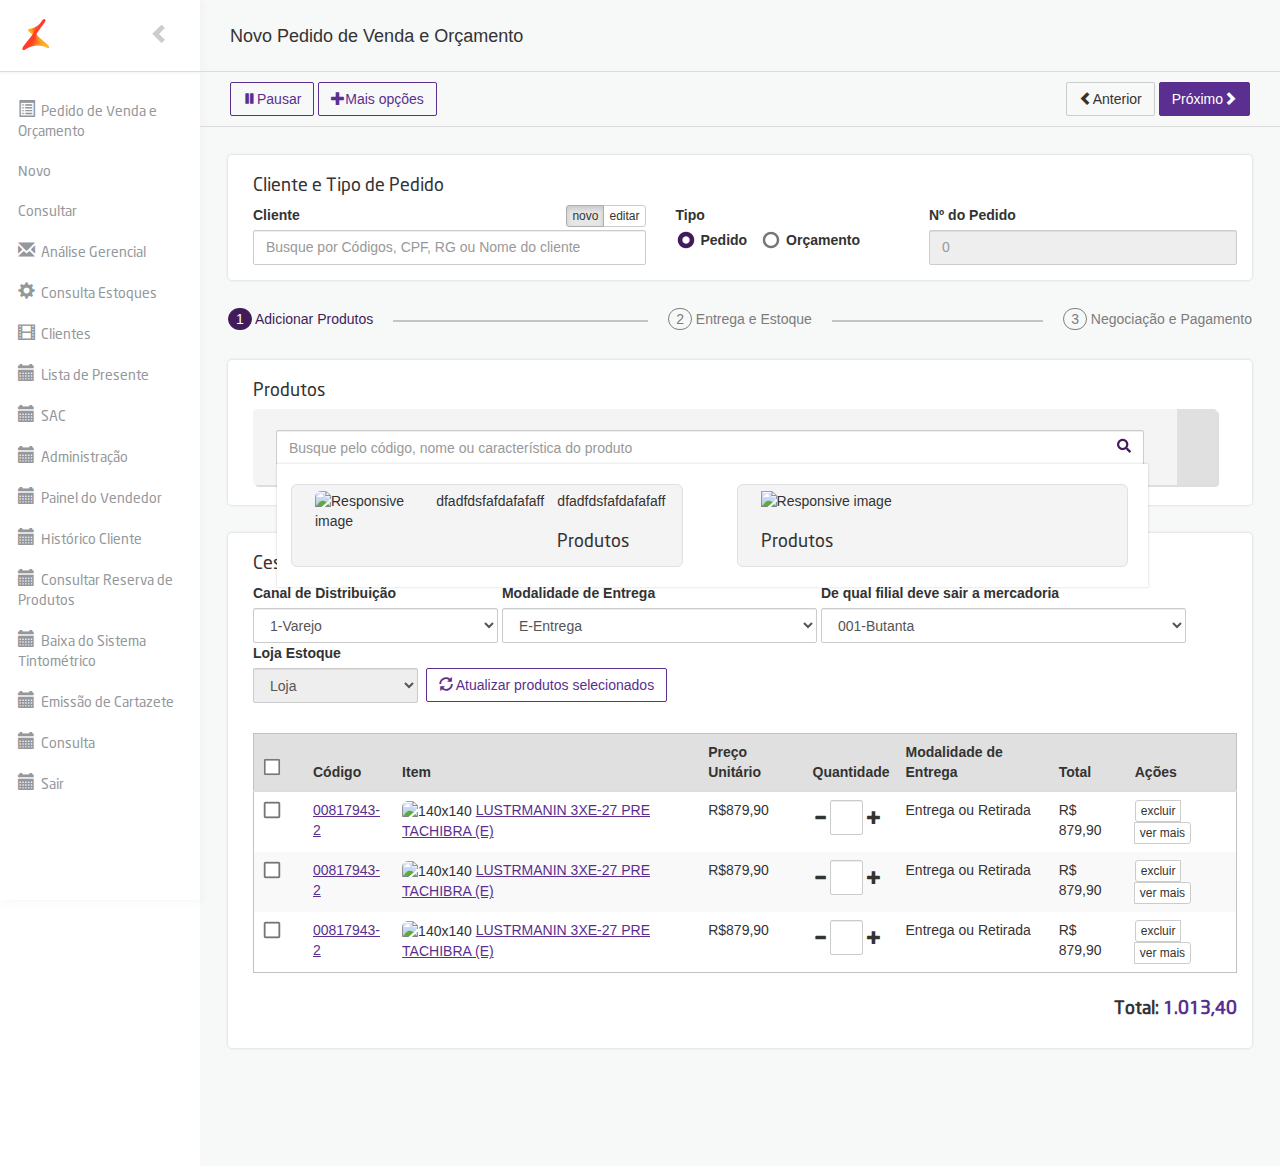
==== index.html @ b05fa6c3 "Add files via upload" ====
﻿<!doctype html>
<html lang="en">
<!--

Page    : index / MobApp
Version : 1.0
Author  : Colorlib
URI     : https://colorlib.com

 -->

<head>
    <title>Linx</title>
    <!-- Required meta tags -->
    <meta charset="utf-8">
    <meta name="viewport" content="width=device-width, initial-scale=1, shrink-to-fit=no">
    <meta name="description" content="Mobland - Mobile App Landing Page Template">
    <meta name="keywords" content="HTML5, bootstrap, mobile, app, landing, ios, android, responsive">

    <!-- Font -->
    <link rel="dns-prefetch" href="//fonts.googleapis.com">
    <link href="https://fonts.googleapis.com/css?family=Rubik:300,400,500" rel="stylesheet">

    <!-- Bootstrap CSS -->
    <link rel="stylesheet" href="https://maxcdn.bootstrapcdn.com/bootstrap/3.3.6/css/bootstrap.min.css">
    <!-- Themify Icons -->
    <link rel="stylesheet" href="css/themify-icons.css">
    <!-- Owl carousel -->
    <link rel="stylesheet" href="css/owl.carousel.min.css">
    <!-- Main css -->
    <link href="css/style.css" rel="stylesheet">

    
    <!-- Main jquery Systema -->
    <script src="https://code.jquery.com/jquery-2.2.4.min.js"></script>





</head>

<body data-spy="scroll" data-target="#navbar" data-offset="30">

    <!-- Nav Menu -->




<!--
    <nav class="navbar navbar-inverse navbar-global navbar-fixed-top">
        <div class="container-fluid">
          <div class="navbar-header">
            <button type="button" class="navbar-toggle collapsed" data-toggle="collapse" data-target="#navbar" aria-expanded="false" aria-controls="navbar">
              <span class="sr-only">Toggle navigation</span>
              <span class="icon-bar"></span>
              <span class="icon-bar"></span>
              <span class="icon-bar"></span>
            </button>
            <a class="navbar-brand" href="#">Santhosh Vertical Nav Project</a>
          </div>
          <div id="navbar" class="collapse navbar-collapse">
            <ul class="nav navbar-nav navbar-user navbar-right">
              <li><a href="#"><span class="glyphicon glyphicon-user"></span> Santhosh Giridara</a></li>
              <li><a href="#about"><span class="glyphicon glyphicon-log-out"></span> Logout</a></li>
            </ul>
          </div> 
           
        </div>
      </nav>
    -->



      
  <nav class="navbar-primary">
    <a href="#" class="btn-expand-collapse"><img class="logo" src="images/logo.png" /><span class="glyphicon glyphicon-chevron-left btn-seta-icon btn-seta-left"></span></a>
    <ul class="navbar-primary-menu">
      <li>
        <a href="#"><span class="glyphicon glyphicon-list-alt"></span><span class="nav-label">Pedido de Venda e Orçamento</span></a>
        <a href="#"><span class=""></span><span class="nav-label">Novo</span></a>
        <a href="#"><span class=""></span><span class="nav-label">Consultar</span></a>
        <a href="#"><span class="glyphicon glyphicon-envelope"></span><span class="nav-label">Análise Gerencial</span></a>
        <a href="#"><span class="glyphicon glyphicon-cog"></span><span class="nav-label">Consulta Estoques</span></a>
        <a href="#"><span class="glyphicon glyphicon-film"></span><span class="nav-label">Clientes</span></a>
        <a href="#"><span class="glyphicon glyphicon-calendar"></span><span class="nav-label">Lista de Presente</span></a>
        <a href="#"><span class="glyphicon glyphicon-calendar"></span><span class="nav-label">SAC</span></a>
        <a href="#"><span class="glyphicon glyphicon-calendar"></span><span class="nav-label">Administração</span></a>
        <a href="#"><span class="glyphicon glyphicon-calendar"></span><span class="nav-label">Painel do Vendedor</span></a>
        <a href="#"><span class="glyphicon glyphicon-calendar"></span><span class="nav-label">Histórico Cliente</span></a>
        <a href="#"><span class="glyphicon glyphicon-calendar"></span><span class="nav-label">Consultar Reserva de Produtos</span></a>
        <a href="#"><span class="glyphicon glyphicon-calendar"></span><span class="nav-label">Baixa do Sistema Tintométrico</span></a>
        <a href="#"><span class="glyphicon glyphicon-calendar"></span><span class="nav-label">Emissão de Cartazete</span></a>
        <a href="#"><span class="glyphicon glyphicon-calendar"></span><span class="nav-label">Consulta</span></a>
        <a href="#"><span class="glyphicon glyphicon-calendar"></span><span class="nav-label">Sair</span></a>
      </li>
    </ul>
  </nav>
  

  <div class="container-fluid main-content">
      <div class="col-md-12">
        <div class="row">
          <h1> Novo Pedido de Venda e Orçamento </h1>
        </div>
      </div>

    <!--botoes iniciais-->
    <div class="row botoes-iniciais">
        <div class="col-md-8">
          <a class="btn btn-default btn-inicio btn-pause" href="#" role="button"><span class="glyphicon glyphicon-pause"></span>Pausar</a>
          <a class="btn btn-default btn-inicio btn-pause" href="#" role="button"><span class="glyphicon glyphicon-plus"></span>Mais opções</a>
        </div>
        <div class="col-md-4 ajuste-text-align-right">
            <a class="btn btn-default btn-inicio btn-topo-direita" href="#" role="button"><span class="glyphicon glyphicon-chevron-left"></span>Anterior</a>
            <a class="btn btn-default btn-inicio btn-proximo" href="#" role="button">Próximo<span class="glyphicon glyphicon-chevron-right"></span></a>
        </div>        
      </div>

      
    
    
    
    <!--cliente e tipo de pedido-->    
    <div class="row block-branco block-branco-ajuste-altura1">
        <div class="col-sm-12">

            <div class="row">
              <div class="col-sm-12">
                <h2>Cliente e Tipo de Pedido</h2>
              </div>
            </div>

            <div class="row">

              <div class="col-sm-5">
                  <form>
                      <div class="form-group">
                        <label for="exampleInputEmail1">Cliente</label>
                        <div class="cliente-tipo btn-group btn-group-xs" role="group" aria-label="...">
                            <button type="button" class="btn btn-default active">novo</button>
                            <button type="button" class="btn btn-default">editar</button>
                          </div>
                        <input type="email" class="form-control" id="exampleInputEmail1" placeholder="Busque por Códigos, CPF, RG ou Nome do cliente">
                      </div>
                  </form>
                </div>
              
              
              <div class="col-sm-3">
                  <form>
                      <div class="form-group">
                          <div class="exemplo1">
                              <label for="">Tipo</label>
                              <div>
                                <input type="radio" value="0" checked="checked" name="campo-radio" id="campo-radio1" />
                                <label for="campo-radio1">Pedido</label>
                                <input type="radio" value="0" name="campo-radio" id="campo-radio2" />
                                <label for="campo-radio2">Orçamento</label>
                            </div>  
                            </div>
                      </div>
                  </form>
                </div>  
                
                <div class="col-sm-4">
                    <form>
                        <div class="form-group">
                          <label for="exampleInputEmail1">Nº do Pedido</label>
                          <input class="form-control" id="disabledInput" type="text" placeholder="0" disabled readonly>
                        </div>
                    </form>
                </div>

            </div>

      </div>
    </div>


    <!--etapas sistema-->
     <!--cesta de produtos--> 
  <div class="row">
      <div class="col-sm-12">
         
          
    <div class="row etapas-sistema bloco-normal">
        <div class="col-md-4 ajuste-barra-itens padding-zero">
          <span class="ajuste-barra-etapa-span ajuste-barra-etapa-span-selected padding-right"><span class="etapas-numeros etapas-numeros-selected">1</span> Adicionar Produtos</span>
        </div>
        <div class="col-md-4 ajuste-text-align-center ajuste-barra-itens padding-zero">
            <span class="ajuste-barra-etapa-span padding-left-right"><span class="etapas-numeros">2</span> Entrega e Estoque</span>
        </div>
        <div class="col-md-4 ajuste-text-align-right ajuste-barra-itens padding-zero">
            <span class="ajuste-barra-etapa-span padding-left"><span class="etapas-numeros">3</span> Negociação e Pagamento</span> 
        </div>
        <div class="col-md-12 ajuste-barra-etapas"></div>
                
      
    </div>
    </div>
  </div>


      <!--produtos-busca--> 
    <div class="row block-branco block-branco-ajuste-altura2">
        <div class="col-sm-12">
           
            <div class="row">
                <div class="col-sm-12">
                  <h2>Produtos</h2>
                </div>
              </div>

              <div class="row">
                  <div class="col-sm-12">

                      <div class="row block-cinza">
                          <div class="col-sm-12">

                      <form class="">
                          <div class="form-group">                    
                            <input type="text" class="form-control campo-busca" id="produto-search" placeholder="Busque pelo código, nome ou característica do produto">
                            <span class="icone-campo-busca"></span>
                            <!--produtos-busca--> 
                                
                          </div> 
                          <!--<button type="submit" class="btn btn-default">Send invitation</button>-->
                      </form>


                      <!--Search Box Início-->
                      <div class="row block-branco-search">
                          <div class="col-sm-12 padding-zero">

                            <!--produtos-->
                              <div class="row">

                                  <!--produto1-->
                                  <div class="col-sm-6">

                                      <div class="row block-cinza-search">
                                          <div class="col-sm-4">
                                              <img src="..." class="img-responsive img-rounded" alt="Responsive image">                                              
                                          </div>
                                          <div class="col-sm-4">
                                              <p>dfadfdsfafdafafaff</p>
                                          </div>
                                          <div class="col-sm-4">
                                              <p>dfadfdsfafdafafaff</p>
                                              <h2>Produtos</h2>
                                          </div>
                                      </div>                                              
                                  </div>

                                  <!--produto1-->
                                  <div class="col-sm-6">

                                      <div class="row block-cinza-search">
                                          <div class="col-sm-12">
                                              <img src="..." class="img-responsive" alt="Responsive image">
                                              <h2>Produtos</h2>
                                          </div>
                                      </div>                                              
                                  </div>



                                </div>
                                <!--produto1-->

                      
                                
                          </div>
                      </div>
                      <!--Search Box Fim-->






                      

                      </div>
                    </div>

                  </div>
                </div>              

      </div>
  </div>


  <!--cesta de produtos--> 
  <div class="row block-branco">
      <div class="col-sm-12">
         
          <div class="row">
              <div class="col-sm-12">
                <h2>Cesta de Produtos</h2>
              </div>
            </div>

            <div class="row">               

                  <!--1-->
                  <div class="col-sm-12">
                     <form class="form-inline ajuste-cesta-de-produtos">
                        
                        

                        
                            

                        <fieldset class="inline-block">
                            <div class="form-group">
                              <label for="Select">Canal de Distribuição</label>
                              <select id="Select" class="form-control">
                                <option>1-Varejo</option>
                              </select>
                            </div> 
                          </fieldset>
                        


                        <!--2-->
                        
                        <fieldset class="inline-block">
                            <div class="form-group">
                              <label for="Select">Modalidade de Entrega</label>
                              <select id="Select" class="form-control">
                                <option>E-Entrega</option>
                                <option>R-Retira</option>
                                <option>P-Retira Posterior</option>
                              </select>
                            </div> 
                          </fieldset>
                        

                        <!--3-->               
                        
                        <fieldset class="inline-block">
                            <div class="form-group">
                              <label for="Select">De qual filial deve sair a mercadoria</label>
                              <select id="Select" class="form-control">
                                <option>001-Butanta</option>
                              </select>
                            </div> 
                          </fieldset>

                       <!--4-->
                       
                          <fieldset disabled class="inline-block">
                            <div class="form-group">
                              <label for="disabledSelect">Loja Estoque</label>
                              <select id="disabledSelect" class="form-control">
                                <option>Loja</option>
                              </select>
                            </div> 
                          </fieldset>
                      
                        
                          <!--4-->
                            <fieldset class="inline-block">    
                              <div class="form-group">
                                  <label for=""></label>
                                    <button type="submit" class="btn btn-default btn-inicio btn-pause btn-atualizar">
                                      <span class="glyphicon glyphicon-refresh"></span> Atualizar produtos selecionados
                                    </button>
                              <div>
                            </fieldset>

                                                 
                      </form>
                    </div>
                    
                    <br>
                    <!--table-->
                    <div class="row"></div>
                        <div class="col-sm-12">
                            <div class="table-responsive"> 
                              <table class="table table-striped border-tabela">
                              <thead class="ajuste-thead"> 
                                <tr> 
                                  <th>
                                    <!--checkbox--> 
                                    <div class="exemplo2">
                                        <input type="checkbox" value="0" name="campo-checkbox" id="campo-checkbox1" />
                                        <label for="campo-checkbox1"></label>
                                        
                                    </div>
                                      <!--<div class="btn-group" data-toggle="buttons">                                          
                                          <label class="btn btn-primary">
                                            <input type="checkbox">
                                          </label>                                          
                                        </div>-->
                                </th>
                                    <th>Código</th>
                                    <th>Item</th>
                                    <th>Preço Unitário</th>
                                    <th>Quantidade</th>
                                    <th>Modalidade de Entrega</th>
                                    <th>Total</th>
                                    <th>Ações</th>
                               </tr> 
                              </thead> 
                              <tbody> 
                                <tr> 
                                  <th scope="row">
                                    <!--checkbox--> 
                                    <div class="exemplo1">
                                        <input type="checkbox" value="0" name="campo-checkbox" id="campo-checkbox2" />
                                        <label for="campo-checkbox2"></label>
                                    </div>
                                  </th>
                                  <td>
                                    <a href="" class="links-tabela">00817943-2</a>
                                  </td>
                                  <td>
                                    <img alt="140x140" data-src="" class="img-rounded" style="width: 140px; height: 140px;" src="" data-holder-rendered="true">
                                    <a href="" class="links-tabela">LUSTRMANIN 3XE-27 PRE TACHIBRA (E)</a>
                                  </td>
                                  <td>R$879,90</td>
                                  <td>
                                    <span class="glyphicon glyphicon-minus"></span>
                                      <input type="text" class="form-control table-form-quantidade" id="quantidade1">
                                    <span class="glyphicon glyphicon-plus"></span>
                                  </td>
                                  <td>Entrega ou Retirada</td>
                                  <td>R$ 879,90</td>
                                  <td>
                                      <div class="btn-group btn-group-xs" role="group" aria-label="...">
                                          <button type="button" class="btn btn-default">excluir</button>
                                          <button type="button" class="btn btn-default">ver mais</button>
                                        </div>                                   
                                  </td>
                                </tr> 
                                <tr> 
                                  <th scope="row">
                                    <!--checkbox--> 
                                    <div class="exemplo1">
                                        <input type="checkbox" value="0" name="campo-checkbox" id="campo-checkbox3" />
                                        <label for="campo-checkbox3"></label>
                                    </div>
                                  </th>
                                  <td>
                                     <a href="" class="links-tabela">00817943-2</a>
                                    </td>
                                    <td>
                                      <img alt="140x140" data-src="" class="img-rounded" style="width: 140px; height: 140px;" src="" data-holder-rendered="true">
                                      <a href="" class="links-tabela">LUSTRMANIN 3XE-27 PRE TACHIBRA (E)</a>
                                    </td>
                                  <td>R$879,90</td>
                                  <td>
                                    <span class="glyphicon glyphicon-minus"></span>
                                      <input type="text" class="form-control table-form-quantidade" id="quantidade1">
                                    <span class="glyphicon glyphicon-plus"></span>
                                  </td>
                                  <td>Entrega ou Retirada</td>
                                  <td>R$ 879,90</td>
                                  <td>
                                      <div class="btn-group btn-group-xs" role="group" aria-label="...">
                                          <button type="button" class="btn btn-default">excluir</button>
                                          <button type="button" class="btn btn-default">ver mais</button>
                                        </div>
                                  </td>
                                </tr> 
                                 <tr>
                                   <!--checkbox--> 
                                  <th scope="row">
                                      <div class="exemplo1">
                                          <input type="checkbox" value="0" name="campo-checkbox" id="campo-checkbox4" />
                                          <label for="campo-checkbox4"></label>
                                      </div>
                                      <td>
                                          <a href="" class="links-tabela">00817943-2</a>
                                         </td>
                                         <td>
                                           <img alt="140x140" data-src="" class="img-rounded" style="width: 140px; height: 140px;" src="" data-holder-rendered="true">
                                           <a href="" class="links-tabela">LUSTRMANIN 3XE-27 PRE TACHIBRA (E)</a>
                                         </td>
                                 <td>R$879,90</td>
                                 <td>
                                  <span class="glyphicon glyphicon-minus"></span>
                                    <input type="text" class="form-control table-form-quantidade" id="quantidade1">
                                  <span class="glyphicon glyphicon-plus"></span>
                                 </td>
                                 <td>Entrega ou Retirada</td>
                                 <td>R$ 879,90</td>
                                  <td>
                                    <div class="btn-group btn-group-xs" role="group" aria-label="...">
                                      <button type="button" class="btn btn-default">excluir</button>
                                      <button type="button" class="btn btn-default">ver mais</button>
                                    </div>
                                  </td>
                                </tr>
                              </tbody>
                            </table>
                          </div>
                        </div>
                      </div>

                      <div class="row">
                        <div class="col-sm-12">
                          <h2 class="total-preço">Total: <span class="total-preço-cor">1.013,40</span></h2>
                        </div>
                      </div>
                  
                </div>
                <!--rowfim-->
              </div>   
              
              
<!--cesta de produtos--> 






    </div>
</div>









  
      
    
<!--final layout-->
  </div>


  


  
  
  




	
    
    <!-- // end .section -->
    <footer class="my-5 text-center">
        <!-- Copyright removal is not prohibited! -->
        <!-- <p class="mb-2"><small>COPYRIGHT © 2017. ALL RIGHTS RESERVED. MOBAPP TEMPLATE BY <a href="https://colorlib.com">COLORLIB</a></small></p> -->
		<!-- <p class="mb-2"><small>COPYRIGHT © 2017. ALL RIGHTS RESERVED. MOBAPP TEMPLATE BY COLORLIB</small></p> -->
		<!--
        <small>
            <a href="#" class="m-2">PRESS</a>
            <a href="#" class="m-2">TERMS</a>
            <a href="#" class="m-2">PRIVACY</a>
        </small>
		-->
    </footer>


   
    <!-- jQuery and Bootstrap -->
    <script src="https://code.jquery.com/jquery-2.2.4.min.js"></script>
    <script src="js/bootstrap.bundle.min.js"></script>
    <!-- Plugins JS -->
    <script src="js/owl.carousel.min.js"></script>
    <!-- Custom JS -->
    <script src="js/script.js"></script>
    <script>
    
    $('.btn-expand-collapse').click(function(e) {
				$('.navbar-primary').toggleClass('collapsed');
        $('.btn-seta-icon').toggleClass('glyphicon-chevron-right');
        $('.btn-seta-left').toggleClass('btn-seta-right');
    });


    $( "#search" ).click(function(e) {
		e.preventDefault();
		$(".search_box").toggleClass('active');
	  });
    
    </script>
    





</body>

</html>
---- css/themify-icons.css ----
@font-face {
    font-family: 'themify';
    src: url('../fonts/themify.eot?-fvbane');
    src: url('../fonts/themify.eot?#iefix-fvbane') format('embedded-opentype'), url('../fonts/themify.woff?-fvbane') format('woff'), url('../fonts/themify.ttf?-fvbane') format('truetype'), url('../fonts/themify.svg?-fvbane#themify') format('svg');
    font-weight: normal;
    font-style: normal;
}

[class^="ti-"],
[class*=" ti-"] {
    font-family: 'themify';
    speak: none;
    font-style: normal;
    font-weight: normal;
    font-variant: normal;
    text-transform: none;
    line-height: 1;
    /* Better Font Rendering =========== */
    -webkit-font-smoothing: antialiased;
    -moz-osx-font-smoothing: grayscale;
}

.ti-wand:before {
    content: "\e600";
}

.ti-volume:before {
    content: "\e601";
}

.ti-user:before {
    content: "\e602";
}

.ti-unlock:before {
    content: "\e603";
}

.ti-unlink:before {
    content: "\e604";
}

.ti-trash:before {
    content: "\e605";
}

.ti-thought:before {
    content: "\e606";
}

.ti-target:before {
    content: "\e607";
}

.ti-tag:before {
    content: "\e608";
}

.ti-tablet:before {
    content: "\e609";
}

.ti-star:before {
    content: "\e60a";
}

.ti-spray:before {
    content: "\e60b";
}

.ti-signal:before {
    content: "\e60c";
}

.ti-shopping-cart:before {
    content: "\e60d";
}

.ti-shopping-cart-full:before {
    content: "\e60e";
}

.ti-settings:before {
    content: "\e60f";
}

.ti-search:before {
    content: "\e610";
}

.ti-zoom-in:before {
    content: "\e611";
}

.ti-zoom-out:before {
    content: "\e612";
}

.ti-cut:before {
    content: "\e613";
}

.ti-ruler:before {
    content: "\e614";
}

.ti-ruler-pencil:before {
    content: "\e615";
}

.ti-ruler-alt:before {
    content: "\e616";
}

.ti-bookmark:before {
    content: "\e617";
}

.ti-bookmark-alt:before {
    content: "\e618";
}

.ti-reload:before {
    content: "\e619";
}

.ti-plus:before {
    content: "\e61a";
}

.ti-pin:before {
    content: "\e61b";
}

.ti-pencil:before {
    content: "\e61c";
}

.ti-pencil-alt:before {
    content: "\e61d";
}

.ti-paint-roller:before {
    content: "\e61e";
}

.ti-paint-bucket:before {
    content: "\e61f";
}

.ti-na:before {
    content: "\e620";
}

.ti-mobile:before {
    content: "\e621";
}

.ti-minus:before {
    content: "\e622";
}

.ti-medall:before {
    content: "\e623";
}

.ti-medall-alt:before {
    content: "\e624";
}

.ti-marker:before {
    content: "\e625";
}

.ti-marker-alt:before {
    content: "\e626";
}

.ti-arrow-up:before {
    content: "\e627";
}

.ti-arrow-right:before {
    content: "\e628";
}

.ti-arrow-left:before {
    content: "\e629";
}

.ti-arrow-down:before {
    content: "\e62a";
}

.ti-lock:before {
    content: "\e62b";
}

.ti-location-arrow:before {
    content: "\e62c";
}

.ti-link:before {
    content: "\e62d";
}

.ti-layout:before {
    content: "\e62e";
}

.ti-layers:before {
    content: "\e62f";
}

.ti-layers-alt:before {
    content: "\e630";
}

.ti-key:before {
    content: "\e631";
}

.ti-import:before {
    content: "\e632";
}

.ti-image:before {
    content: "\e633";
}

.ti-heart:before {
    content: "\e634";
}

.ti-heart-broken:before {
    content: "\e635";
}

.ti-hand-stop:before {
    content: "\e636";
}

.ti-hand-open:before {
    content: "\e637";
}

.ti-hand-drag:before {
    content: "\e638";
}

.ti-folder:before {
    content: "\e639";
}

.ti-flag:before {
    content: "\e63a";
}

.ti-flag-alt:before {
    content: "\e63b";
}

.ti-flag-alt-2:before {
    content: "\e63c";
}

.ti-eye:before {
    content: "\e63d";
}

.ti-export:before {
    content: "\e63e";
}

.ti-exchange-vertical:before {
    content: "\e63f";
}

.ti-desktop:before {
    content: "\e640";
}

.ti-cup:before {
    content: "\e641";
}

.ti-crown:before {
    content: "\e642";
}

.ti-comments:before {
    content: "\e643";
}

.ti-comment:before {
    content: "\e644";
}

.ti-comment-alt:before {
    content: "\e645";
}

.ti-close:before {
    content: "\e646";
}

.ti-clip:before {
    content: "\e647";
}

.ti-angle-up:before {
    content: "\e648";
}

.ti-angle-right:before {
    content: "\e649";
}

.ti-angle-left:before {
    content: "\e64a";
}

.ti-angle-down:before {
    content: "\e64b";
}

.ti-check:before {
    content: "\e64c";
}

.ti-check-box:before {
    content: "\e64d";
}

.ti-camera:before {
    content: "\e64e";
}

.ti-announcement:before {
    content: "\e64f";
}

.ti-brush:before {
    content: "\e650";
}

.ti-briefcase:before {
    content: "\e651";
}

.ti-bolt:before {
    content: "\e652";
}

.ti-bolt-alt:before {
    content: "\e653";
}

.ti-blackboard:before {
    content: "\e654";
}

.ti-bag:before {
    content: "\e655";
}

.ti-move:before {
    content: "\e656";
}

.ti-arrows-vertical:before {
    content: "\e657";
}

.ti-arrows-horizontal:before {
    content: "\e658";
}

.ti-fullscreen:before {
    content: "\e659";
}

.ti-arrow-top-right:before {
    content: "\e65a";
}

.ti-arrow-top-left:before {
    content: "\e65b";
}

.ti-arrow-circle-up:before {
    content: "\e65c";
}

.ti-arrow-circle-right:before {
    content: "\e65d";
}

.ti-arrow-circle-left:before {
    content: "\e65e";
}

.ti-arrow-circle-down:before {
    content: "\e65f";
}

.ti-angle-double-up:before {
    content: "\e660";
}

.ti-angle-double-right:before {
    content: "\e661";
}

.ti-angle-double-left:before {
    content: "\e662";
}

.ti-angle-double-down:before {
    content: "\e663";
}

.ti-zip:before {
    content: "\e664";
}

.ti-world:before {
    content: "\e665";
}

.ti-wheelchair:before {
    content: "\e666";
}

.ti-view-list:before {
    content: "\e667";
}

.ti-view-list-alt:before {
    content: "\e668";
}

.ti-view-grid:before {
    content: "\e669";
}

.ti-uppercase:before {
    content: "\e66a";
}

.ti-upload:before {
    content: "\e66b";
}

.ti-underline:before {
    content: "\e66c";
}

.ti-truck:before {
    content: "\e66d";
}

.ti-timer:before {
    content: "\e66e";
}

.ti-ticket:before {
    content: "\e66f";
}

.ti-thumb-up:before {
    content: "\e670";
}

.ti-thumb-down:before {
    content: "\e671";
}

.ti-text:before {
    content: "\e672";
}

.ti-stats-up:before {
    content: "\e673";
}

.ti-stats-down:before {
    content: "\e674";
}

.ti-split-v:before {
    content: "\e675";
}

.ti-split-h:before {
    content: "\e676";
}

.ti-smallcap:before {
    content: "\e677";
}

.ti-shine:before {
    content: "\e678";
}

.ti-shift-right:before {
    content: "\e679";
}

.ti-shift-left:before {
    content: "\e67a";
}

.ti-shield:before {
    content: "\e67b";
}

.ti-notepad:before {
    content: "\e67c";
}

.ti-server:before {
    content: "\e67d";
}

.ti-quote-right:before {
    content: "\e67e";
}

.ti-quote-left:before {
    content: "\e67f";
}

.ti-pulse:before {
    content: "\e680";
}

.ti-printer:before {
    content: "\e681";
}

.ti-power-off:before {
    content: "\e682";
}

.ti-plug:before {
    content: "\e683";
}

.ti-pie-chart:before {
    content: "\e684";
}

.ti-paragraph:before {
    content: "\e685";
}

.ti-panel:before {
    content: "\e686";
}

.ti-package:before {
    content: "\e687";
}

.ti-music:before {
    content: "\e688";
}

.ti-music-alt:before {
    content: "\e689";
}

.ti-mouse:before {
    content: "\e68a";
}

.ti-mouse-alt:before {
    content: "\e68b";
}

.ti-money:before {
    content: "\e68c";
}

.ti-microphone:before {
    content: "\e68d";
}

.ti-menu:before {
    content: "\e68e";
}

.ti-menu-alt:before {
    content: "\e68f";
}

.ti-map:before {
    content: "\e690";
}

.ti-map-alt:before {
    content: "\e691";
}

.ti-loop:before {
    content: "\e692";
}

.ti-location-pin:before {
    content: "\e693";
}

.ti-list:before {
    content: "\e694";
}

.ti-light-bulb:before {
    content: "\e695";
}

.ti-Italic:before {
    content: "\e696";
}

.ti-info:before {
    content: "\e697";
}

.ti-infinite:before {
    content: "\e698";
}

.ti-id-badge:before {
    content: "\e699";
}

.ti-hummer:before {
    content: "\e69a";
}

.ti-home:before {
    content: "\e69b";
}

.ti-help:before {
    content: "\e69c";
}

.ti-headphone:before {
    content: "\e69d";
}

.ti-harddrives:before {
    content: "\e69e";
}

.ti-harddrive:before {
    content: "\e69f";
}

.ti-gift:before {
    content: "\e6a0";
}

.ti-game:before {
    content: "\e6a1";
}

.ti-filter:before {
    content: "\e6a2";
}

.ti-files:before {
    content: "\e6a3";
}

.ti-file:before {
    content: "\e6a4";
}

.ti-eraser:before {
    content: "\e6a5";
}

.ti-envelope:before {
    content: "\e6a6";
}

.ti-download:before {
    content: "\e6a7";
}

.ti-direction:before {
    content: "\e6a8";
}

.ti-direction-alt:before {
    content: "\e6a9";
}

.ti-dashboard:before {
    content: "\e6aa";
}

.ti-control-stop:before {
    content: "\e6ab";
}

.ti-control-shuffle:before {
    content: "\e6ac";
}

.ti-control-play:before {
    content: "\e6ad";
}

.ti-control-pause:before {
    content: "\e6ae";
}

.ti-control-forward:before {
    content: "\e6af";
}

.ti-control-backward:before {
    content: "\e6b0";
}

.ti-cloud:before {
    content: "\e6b1";
}

.ti-cloud-up:before {
    content: "\e6b2";
}

.ti-cloud-down:before {
    content: "\e6b3";
}

.ti-clipboard:before {
    content: "\e6b4";
}

.ti-car:before {
    content: "\e6b5";
}

.ti-calendar:before {
    content: "\e6b6";
}

.ti-book:before {
    content: "\e6b7";
}

.ti-bell:before {
    content: "\e6b8";
}

.ti-basketball:before {
    content: "\e6b9";
}

.ti-bar-chart:before {
    content: "\e6ba";
}

.ti-bar-chart-alt:before {
    content: "\e6bb";
}

.ti-back-right:before {
    content: "\e6bc";
}

.ti-back-left:before {
    content: "\e6bd";
}

.ti-arrows-corner:before {
    content: "\e6be";
}

.ti-archive:before {
    content: "\e6bf";
}

.ti-anchor:before {
    content: "\e6c0";
}

.ti-align-right:before {
    content: "\e6c1";
}

.ti-align-left:before {
    content: "\e6c2";
}

.ti-align-justify:before {
    content: "\e6c3";
}

.ti-align-center:before {
    content: "\e6c4";
}

.ti-alert:before {
    content: "\e6c5";
}

.ti-alarm-clock:before {
    content: "\e6c6";
}

.ti-agenda:before {
    content: "\e6c7";
}

.ti-write:before {
    content: "\e6c8";
}

.ti-window:before {
    content: "\e6c9";
}

.ti-widgetized:before {
    content: "\e6ca";
}

.ti-widget:before {
    content: "\e6cb";
}

.ti-widget-alt:before {
    content: "\e6cc";
}

.ti-wallet:before {
    content: "\e6cd";
}

.ti-video-clapper:before {
    content: "\e6ce";
}

.ti-video-camera:before {
    content: "\e6cf";
}

.ti-vector:before {
    content: "\e6d0";
}

.ti-themify-logo:before {
    content: "\e6d1";
}

.ti-themify-favicon:before {
    content: "\e6d2";
}

.ti-themify-favicon-alt:before {
    content: "\e6d3";
}

.ti-support:before {
    content: "\e6d4";
}

.ti-stamp:before {
    content: "\e6d5";
}

.ti-split-v-alt:before {
    content: "\e6d6";
}

.ti-slice:before {
    content: "\e6d7";
}

.ti-shortcode:before {
    content: "\e6d8";
}

.ti-shift-right-alt:before {
    content: "\e6d9";
}

.ti-shift-left-alt:before {
    content: "\e6da";
}

.ti-ruler-alt-2:before {
    content: "\e6db";
}

.ti-receipt:before {
    content: "\e6dc";
}

.ti-pin2:before {
    content: "\e6dd";
}

.ti-pin-alt:before {
    content: "\e6de";
}

.ti-pencil-alt2:before {
    content: "\e6df";
}

.ti-palette:before {
    content: "\e6e0";
}

.ti-more:before {
    content: "\e6e1";
}

.ti-more-alt:before {
    content: "\e6e2";
}

.ti-microphone-alt:before {
    content: "\e6e3";
}

.ti-magnet:before {
    content: "\e6e4";
}

.ti-line-double:before {
    content: "\e6e5";
}

.ti-line-dotted:before {
    content: "\e6e6";
}

.ti-line-dashed:before {
    content: "\e6e7";
}

.ti-layout-width-full:before {
    content: "\e6e8";
}

.ti-layout-width-default:before {
    content: "\e6e9";
}

.ti-layout-width-default-alt:before {
    content: "\e6ea";
}

.ti-layout-tab:before {
    content: "\e6eb";
}

.ti-layout-tab-window:before {
    content: "\e6ec";
}

.ti-layout-tab-v:before {
    content: "\e6ed";
}

.ti-layout-tab-min:before {
    content: "\e6ee";
}

.ti-layout-slider:before {
    content: "\e6ef";
}

.ti-layout-slider-alt:before {
    content: "\e6f0";
}

.ti-layout-sidebar-right:before {
    content: "\e6f1";
}

.ti-layout-sidebar-none:before {
    content: "\e6f2";
}

.ti-layout-sidebar-left:before {
    content: "\e6f3";
}

.ti-layout-placeholder:before {
    content: "\e6f4";
}

.ti-layout-menu:before {
    content: "\e6f5";
}

.ti-layout-menu-v:before {
    content: "\e6f6";
}

.ti-layout-menu-separated:before {
    content: "\e6f7";
}

.ti-layout-menu-full:before {
    content: "\e6f8";
}

.ti-layout-media-right-alt:before {
    content: "\e6f9";
}

.ti-layout-media-right:before {
    content: "\e6fa";
}

.ti-layout-media-overlay:before {
    content: "\e6fb";
}

.ti-layout-media-overlay-alt:before {
    content: "\e6fc";
}

.ti-layout-media-overlay-alt-2:before {
    content: "\e6fd";
}

.ti-layout-media-left-alt:before {
    content: "\e6fe";
}

.ti-layout-media-left:before {
    content: "\e6ff";
}

.ti-layout-media-center-alt:before {
    content: "\e700";
}

.ti-layout-media-center:before {
    content: "\e701";
}

.ti-layout-list-thumb:before {
    content: "\e702";
}

.ti-layout-list-thumb-alt:before {
    content: "\e703";
}

.ti-layout-list-post:before {
    content: "\e704";
}

.ti-layout-list-large-image:before {
    content: "\e705";
}

.ti-layout-line-solid:before {
    content: "\e706";
}

.ti-layout-grid4:before {
    content: "\e707";
}

.ti-layout-grid3:before {
    content: "\e708";
}

.ti-layout-grid2:before {
    content: "\e709";
}

.ti-layout-grid2-thumb:before {
    content: "\e70a";
}

.ti-layout-cta-right:before {
    content: "\e70b";
}

.ti-layout-cta-left:before {
    content: "\e70c";
}

.ti-layout-cta-center:before {
    content: "\e70d";
}

.ti-layout-cta-btn-right:before {
    content: "\e70e";
}

.ti-layout-cta-btn-left:before {
    content: "\e70f";
}

.ti-layout-column4:before {
    content: "\e710";
}

.ti-layout-column3:before {
    content: "\e711";
}

.ti-layout-column2:before {
    content: "\e712";
}

.ti-layout-accordion-separated:before {
    content: "\e713";
}

.ti-layout-accordion-merged:before {
    content: "\e714";
}

.ti-layout-accordion-list:before {
    content: "\e715";
}

.ti-ink-pen:before {
    content: "\e716";
}

.ti-info-alt:before {
    content: "\e717";
}

.ti-help-alt:before {
    content: "\e718";
}

.ti-headphone-alt:before {
    content: "\e719";
}

.ti-hand-point-up:before {
    content: "\e71a";
}

.ti-hand-point-right:before {
    content: "\e71b";
}

.ti-hand-point-left:before {
    content: "\e71c";
}

.ti-hand-point-down:before {
    content: "\e71d";
}

.ti-gallery:before {
    content: "\e71e";
}

.ti-face-smile:before {
    content: "\e71f";
}

.ti-face-sad:before {
    content: "\e720";
}

.ti-credit-card:before {
    content: "\e721";
}

.ti-control-skip-forward:before {
    content: "\e722";
}

.ti-control-skip-backward:before {
    content: "\e723";
}

.ti-control-record:before {
    content: "\e724";
}

.ti-control-eject:before {
    content: "\e725";
}

.ti-comments-smiley:before {
    content: "\e726";
}

.ti-brush-alt:before {
    content: "\e727";
}

.ti-youtube:before {
    content: "\e728";
}

.ti-vimeo:before {
    content: "\e729";
}

.ti-twitter:before {
    content: "\e72a";
}

.ti-time:before {
    content: "\e72b";
}

.ti-tumblr:before {
    content: "\e72c";
}

.ti-skype:before {
    content: "\e72d";
}

.ti-share:before {
    content: "\e72e";
}

.ti-share-alt:before {
    content: "\e72f";
}

.ti-rocket:before {
    content: "\e730";
}

.ti-pinterest:before {
    content: "\e731";
}

.ti-new-window:before {
    content: "\e732";
}

.ti-microsoft:before {
    content: "\e733";
}

.ti-list-ol:before {
    content: "\e734";
}

.ti-linkedin:before {
    content: "\e735";
}

.ti-layout-sidebar-2:before {
    content: "\e736";
}

.ti-layout-grid4-alt:before {
    content: "\e737";
}

.ti-layout-grid3-alt:before {
    content: "\e738";
}

.ti-layout-grid2-alt:before {
    content: "\e739";
}

.ti-layout-column4-alt:before {
    content: "\e73a";
}

.ti-layout-column3-alt:before {
    content: "\e73b";
}

.ti-layout-column2-alt:before {
    content: "\e73c";
}

.ti-instagram:before {
    content: "\e73d";
}

.ti-google:before {
    content: "\e73e";
}

.ti-github:before {
    content: "\e73f";
}

.ti-flickr:before {
    content: "\e740";
}

.ti-facebook:before {
    content: "\e741";
}

.ti-dropbox:before {
    content: "\e742";
}

.ti-dribbble:before {
    content: "\e743";
}

.ti-apple:before {
    content: "\e744";
}

.ti-android:before {
    content: "\e745";
}

.ti-save:before {
    content: "\e746";
}

.ti-save-alt:before {
    content: "\e747";
}

.ti-yahoo:before {
    content: "\e748";
}

.ti-wordpress:before {
    content: "\e749";
}

.ti-vimeo-alt:before {
    content: "\e74a";
}

.ti-twitter-alt:before {
    content: "\e74b";
}

.ti-tumblr-alt:before {
    content: "\e74c";
}

.ti-trello:before {
    content: "\e74d";
}

.ti-stack-overflow:before {
    content: "\e74e";
}

.ti-soundcloud:before {
    content: "\e74f";
}

.ti-sharethis:before {
    content: "\e750";
}

.ti-sharethis-alt:before {
    content: "\e751";
}

.ti-reddit:before {
    content: "\e752";
}

.ti-pinterest-alt:before {
    content: "\e753";
}

.ti-microsoft-alt:before {
    content: "\e754";
}

.ti-linux:before {
    content: "\e755";
}

.ti-jsfiddle:before {
    content: "\e756";
}

.ti-joomla:before {
    content: "\e757";
}

.ti-html5:before {
    content: "\e758";
}

.ti-flickr-alt:before {
    content: "\e759";
}

.ti-email:before {
    content: "\e75a";
}

.ti-drupal:before {
    content: "\e75b";
}

.ti-dropbox-alt:before {
    content: "\e75c";
}

.ti-css3:before {
    content: "\e75d";
}

.ti-rss:before {
    content: "\e75e";
}

.ti-rss-alt:before {
    content: "\e75f";
}

.ti-lg {
    font-size: 1.33333333em;
    line-height: 0.75em;
    vertical-align: -15%;
}

.ti-2x {
    font-size: 2em;
}

.ti-3x {
    font-size: 3em;
}

.ti-4x {
    font-size: 4em;
}

.ti-5x {
    font-size: 5em;
}
---- css/style.css ----
﻿@charset "UTF-8";

/*

Style   : MobApp CSS
Version : 1.0
Author  : Surjith S M
URI     : https://surjithctly.in/

Copyright © All rights Reserved 

*/


/*------------------------
[TABLE OF CONTENTS]
    
1. GLOBAL STYLES
2. NAVBAR
3. HERO
4. TABS
5. TESTIMONIALS
6. IMAGE GALLERY
7. PRICING
8. CALL TO ACTION
9. FOOTER

/* #### Generated By: http://www.cufonfonts.com #### */

@font-face {
  font-family: 'Neo Sans TR Regular';
  font-style: normal;
  font-weight: normal;
  src: local('fonts/Neo Sans TR Regular'), url('../fonts/NeoSans TR.woff') format('woff');
  }
  
  
  @font-face {
  font-family: 'Neo Sans TR Light Italic';
  font-style: normal;
  font-weight: normal;
  src: local('fonts/Neo Sans TR Light Italic'), url('../fonts/NeoSans Light Italic TR.woff') format('woff');
  }
  
  
  @font-face {
  font-family: 'Neo Sans TR Medium';
  font-style: normal;
  font-weight: normal;
  src: local('fonts/Neo Sans TR Medium'), url('../fonts/NeoSans Medium TR.woff') format('woff');
  }
  
  
  @font-face {
  font-family: 'Neo Sans TR Black';
  font-style: normal;
  font-weight: normal;
  src: local('fonts/Neo Sans TR Black'), url('../fonts/NeoSans Black  TR.woff') format('woff');
  }
  
  
  @font-face {
  font-family: 'Neo Sans TR Ultra Italic';
  font-style: normal;
  font-weight: normal;
  src: local('fonts/Neo Sans TR Ultra Italic'), url('../fonts/NeoSans UltraItalic TR.woff') format('woff');
  }
  
  
  @font-face {
  font-family: 'Neo Sans  TR Italic';
  font-style: normal;
  font-weight: normal;
  src: local('fonts/Neo Sans  TR Italic'), url('../fonts/NeoSans Italic TR.woff') format('woff');
  }
  
  
  @font-face {
  font-family: 'Neo Sans Light';
  font-style: normal;
  font-weight: normal;
  src: local('fonts/Neo Sans Light'), url('../fonts/neo-sans-light.woff') format('woff');
  }
  
  
  @font-face {
  font-family: 'Neo Sans  TR Medium Italic';
  font-style: normal;
  font-weight: normal;
  src: local('fonts/Neo Sans  TR Medium Italic'), url('../fonts/NeoSansMedium Italic TR.woff') format('woff');
  }
  
  
  @font-face {
  font-family: 'Neo Sans  TR Bold';
  font-style: normal;
  font-weight: normal;
  src: local('fonts/Neo Sans  TR Bold'), url('../fonts/NeoSans Bold TR.woff') format('woff');
  }
  
  
  @font-face {
  font-family: 'Neo Sans  TR Ultra';
  font-style: normal;
  font-weight: normal;
  src: local('fonts/Neo Sans  TR Ultra'), url('../fonts/NeoSans UltraTR.woff') format('woff');
  }
  
  
  @font-face {
  font-family: 'Neo Sans  TR Black Italic';
  font-style: normal;
  font-weight: normal;
  src: local('fonts/Neo Sans  TR Black Italic'), url('../fonts/NeoSans Black Italic TR.woff') format('woff');
  }



  /*------------------------*/

  /* ajustes pequenos */
  .ajuste-text-align-right{
    text-align: right;
  }

  .padding-zero{
    padding: 0 !important;
  }


  /*ajustes tabela inicio*/
  .border-tabela{
    border: 1px solid #c2c2c2;
  }

  .table-striped>tbody>tr:nth-of-type(even) {
    background-color: #f9f9f9 !important;
}

.table-striped>tbody>tr:nth-of-type(odd) {
  background-color: #fff !important;
}

.ajuste-thead{
  background-color: #e0e0e0;
}

  .table>tbody>tr>td,
  .table>tbody>tr>th,
  .table>tfoot>tr>td,
  .table>tfoot>tr>th,
  .table>thead>tr>td,
  .table>thead>tr>th{
    border-top: none;
  }

  .total-preço{
    float: right;
    font-weight: bold;
    margin: 5px 0 30px 0;
  }
  .total-preço-cor{
    color: #5b2f90;
  }

  .links-tabela{
    color: #5b2f90;
    text-decoration: underline;
  }

  .btn-atualizar{
    margin: 24px 0 0 0 !important;
    background-color: #fff !important;
  }

 /*ajustes tabela fim*/




/*ajustes etapas inicio*/
  .inline-block{display: inline-block;}
  .padding-left{padding: 0 0 0 20px !important;}
  .padding-right{padding: 0 20px 0 0 !important;}
  .padding-left-right{padding: 0 20px 0 20px !important;}
  
  .ajuste-cesta-de-produtos{
    margin-bottom: 30px;
  }

  .ajuste-text-align-center{
    text-align: center;
  }

  .ajuste-barra-etapa-span{
    display: inline-block;
    background-color: #f7f8f8;
    color: #7c7c7c;
  }

  .ajuste-barra-etapa-span-selected{
    background-color: #f7f8f8;
    color: #421c5a;
  }

  .ajuste-barra-etapas{
    background: #c4c4c4;
    height: 2px;
    top: -10px;
  }

  .ajuste-barra-itens{
    z-index: 10;
  } 

  .etapas-numeros{
    border: 1px solid grey;
    border-radius: 50px;
    display: inline-block;
    text-align: center;
    padding: 0px 7px;
    color: #7c7c7c;
}

.etapas-numeros-selected{
  background-color: #421c5a;
  border: 1px solid #421c5a;
  border-radius: 50px;
  display: inline-block;
  text-align: center;
  padding: 0px 7px;
  color: #fff;
}


/*ajustes etapas fim*/

  
  
.btn-seta-left{
  left:60px;
}
.btn-seta-right{
  left: 0;
}

/* form */
.form-control{
  width: 100% !important;
  height: 35px;
  border-radius: 2px;
  

}

/*form cliente e tipo de pedido*/
.cliente-tipo{
  float: right;
}


/*input inicio*/
.exemplo1 input[type=radio], .exemplo1 input[type=checkbox], .exemplo2 input[type=checkbox]{
  display:none; /* Esconde os inputs */
}

.exemplo1 input[type=radio] + label,
.exemplo1 input[type=checkbox] + label,
.exemplo2 input[type=checkbox] + label{
  display:inline-block;
  height:20px;
  padding:0 0 0 25px;
  margin:0 10px 0 0;
  background-image: url(../images/ico-master.png);
  background-repeat:no-repeat;
  background-position:0 0;
  display: inline-block;
}


.exemplo1 input[type=checkbox] + label,
.exemplo2 input[type=checkbox] + label{
  background-position:0 -60px; /* Muda a posição do background só no checkbox */
}

.exemplo1 input[type=checkbox]:checked + label {
  background-position:0 -90px;
}

.exemplo2 input[type=checkbox]:checked + label {
  background-position:0 -90px;
}

.exemplo2 input[type=checkbox]:checked + label {
  background-position:0 -119px; /* sinal de menos */
}

.exemplo1 input[type=radio]:checked + label{
  background-position:0 -30px;
}


/*input fim*/


/* GLOBAL
----------------------*/

h2{
  font-size: 18px;
  font-family: Neo Sans TR Regular;
}

.nav-label{
  font-family:Neo Sans TR Regular;
}


.navbar-global {
    background-color: indigo;
  }
  
  .navbar-global .navbar-brand {
    color: white;
  }
  
  .navbar-global .navbar-user > li > a
  {
    color: white;
  }
  
  .navbar-primary {
    background-color: #fff;
    bottom: 0px;
    left: 0px;
    position: absolute;
    /*top: 51px;*/
    top: 0;
    width: 200px;
    z-index: 8;
    overflow: hidden;
    -webkit-transition: all 0.1s ease-in-out;
    -moz-transition: all 0.1s ease-in-out;
    transition: all 0.1s ease-in-out;
    -webkit-box-shadow: 2px 2px 7px 0px rgba(222,222,222,0.25);
-moz-box-shadow: 2px 2px 7px 0px rgba(222,222,222,0.25);
box-shadow: 2px 2px 7px 0px rgba(222,222,222,0.25);
  }
  
  .navbar-primary.collapsed {
    width: 110px;
  }
  
  .navbar-primary.collapsed .glyphicon {
    font-size: 17px;
  }
  
  .navbar-primary.collapsed .nav-label {
    display: none;
  }
  
  .btn-expand-collapse {
      margin-bottom: 18px;
      /*position: absolute;*/
      display: block;
      left: 0px;
      bottom:0;
      width: 100%;
      padding: 21px 0;
      border-bottom: 1px solid #dbdbdb;  
      /*border-top:solid 1px #666;*/
      color: #ccc;
      font-size: 20px;
      text-align: center;
      -webkit-box-shadow: 0px 1px 3px 0px rgba(0,0,0,0.05);
-moz-box-shadow: 0px 1px 3px 0px rgba(0,0,0,0.05);
box-shadow: 0px 1px 3px 0px rgba(0,0,0,0.05);
  }
  
  .btn-expand-collapse:hover,
  .btn-expand-collapse:focus {
      background-color: #fff;
      color: #ccc;
  }
  
  .btn-expand-collapse:active {
      background-color: #fff;
  }
  
  .navbar-primary-menu,
  .navbar-primary-menu li {
    margin:0; padding:0;
    list-style: none;
  }
  
  .navbar-primary-menu li a {
    display: block;
    padding: 10px 18px;
    text-align: left;
    /*border-bottom:solid 1px #444;*/
    color: #94979b;
  }
  
  .navbar-primary-menu li a:hover {
    color: #5c2e90;
    background-color: #fff;
    text-decoration: none;
  }

  .navbar-primary-menu li a:active,
  .navbar-primary-menu li a:focus{
    color: #5c2e90;
    text-decoration: none;
  }
  
  .navbar-primary-menu li a .glyphicon {
    color: #94979b;
    margin-right: 6px;
    font-size: 17px;
  }
  
  .navbar-primary-menu li a:hover .glyphicon {
    color: #5c2e90;
  }
  .navbar-primary-menu li a:focus .glyphicon {
    color: #5c2e90;
  }
  
  .main-content {
    overflow-x: hidden;
    background-color: #f7f8f8;
    /*margin-top: 60px;*/
    margin-left: 200px;
    padding: 0 0 90px 0;
  }


  .main-content h1{
    font-size: 18px;
    margin: 0;
    padding: 27px 0 24px 30px;
    border-bottom: 1px solid #dbdbdb;
  }

  

  
  .collapsed + .main-content {
    margin-left: 110px;
    padding: 0 0 60px 0;
  }

  .collapsed .navbar-primary-menu li a {
    text-align: center;
  }

  .collapsed .logo {display:none;}


  .logo {
    display: inline-block;
    position: absolute;
    left: 22px;
    top: 16px;
  }

  /*botoes-iniciais*/
  .botoes-iniciais{
    border-bottom: 1px solid #dbdbdb;
    padding: 0 30px;
  }

  .btn-inicio{
    margin: 10px 0 10px 0;
    border-radius: 2px;
  }

  .btn-topo-direita{
    background-color: #f7f8f8;
  }
  
  .btn-proximo{
    background-color: #5b2f90;
    color: #fff;
    border: 1px solid #5b2f90;
  }

  .btn-proximo:hover,
  .btn-proximo:active,
  .btn-proximo:focus{
    color: #fff !important;
    background-color: #471f79 !important;
    border: 1px solid #471f79 !important;
  }

  .btn-pause{
    border: 1px solid #5b2f90;
    color: #5b2f90;
    background-color: #f7f8f8;
  }

  .btn-pause:hover,
  .btn-pause:active,
  .btn-pause:focus{
    color: #fff !important;
    background-color: #471f79 !important;
    border: 1px solid #471f79 !important;
  }


  .block-branco-ajuste-altura1{
    margin: 28px 28px 0 28px !important;
  }

  .block-branco-ajuste-altura2{
    margin: 0 28px 28px 28px  !important;
  }
  


  .block-branco{
    margin: 28px 28px;
    padding-left: 10px;
    background: #fff;
    border-radius: 4px;
    -webkit-box-shadow: 0px 0px 2px 1px rgba(0,0,0,0.09);
   -moz-box-shadow: 0px 0px 2px 1px rgba(0,0,0,0.09);
   box-shadow: 0px 0px 2px 1px rgba(0,0,0,0.09);
  }

  .block-branco-search{
    padding-left: 10px;
    background: #fff;
    border-radius: 1px;
    -webkit-box-shadow: 0px 0px 2px 1px rgba(0,0,0,0.09);
    -moz-box-shadow: 0px 0px 2px 1px rgba(0,0,0,0.09);
    box-shadow: 0px 0px 2px 1px rgba(0,0,0,0.09);
    position: absolute;
    z-index: 99999;
    width: 97%;
    left: 31px;
    top: 34px;
  }


  .bloco-normal{
    margin: 28px 28px;
  }

  .block-cinza{
    padding: 21px 18px 5px 8px;
    background: #f4f4f4;
    border-radius: 4px;
    border-right: 40px solid #e0e0e0;
    margin: 0px 20px 20px 0;
    -webkit-box-shadow: 2px 2px 0px 0px rgba(222,222,222,1);
    -moz-box-shadow: 2px 2px 0px 0px rgba(222,222,222,1);
    box-shadow: 2px 2px 0px 0px rgba(222,222,222,1);
    position: relative;
  }

  .block-cinza-search{
    padding: 6px 18px 5px 8px;
    background: #f4f4f4;
    border-radius: 6px;
    margin: 20px 20px 20px 4px;
    border: 1px solid rgb(224, 224, 224);
    position: relative;
  }

.campo-busca{
  
}

.icone-campo-busca{
    background-repeat: no-repeat;
    display: inline-block;
    background-image: url(../images/ico-master.png);
    background-position: 0 -140px;
    float: right;
    width: 30px;
    height: 30px;
    margin: -32px 0 0 0;
}

.table-form-quantidade{
  padding: 6px 5px !important;
  max-width: 33px;
  display: inline-block;
}


/* SCROLL BAR CSS*/

::-webkit-scrollbar-track {
  background-color: rgb(145, 145, 145);
}
::-webkit-scrollbar {
  width: 12px;
  background: rgb(58, 58, 58);
}
::-webkit-scrollbar-thumb {
  background: #5c5c5c;
  /*border-radius: 8px;*/
}
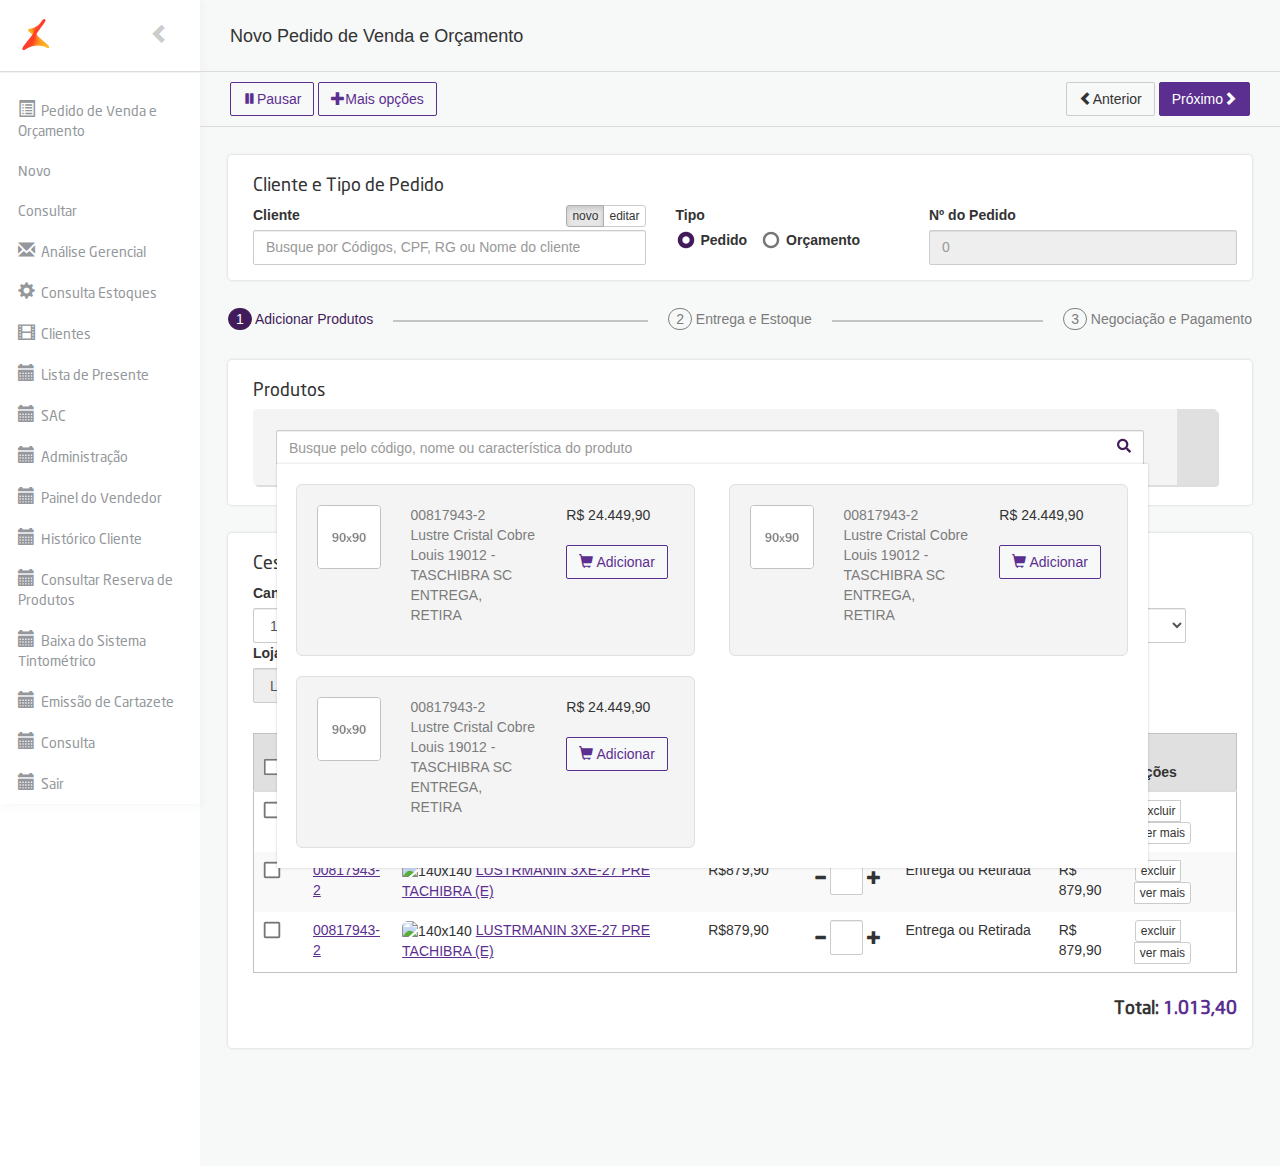
==== commit 85c7abe9: "Add files via upload" ====
--- a/index.html
+++ b/index.html
@@ -230,7 +230,7 @@
 
 
                       <!--Search Box Início-->
-                      <div class="row block-branco-search">
+                      <div class="row block-branco-search search_box">
                           <div class="col-sm-12 padding-zero">
 
                             <!--produtos-->
@@ -240,29 +240,73 @@
                                   <div class="col-sm-6">
 
                                       <div class="row block-cinza-search">
-                                          <div class="col-sm-4">
-                                              <img src="..." class="img-responsive img-rounded" alt="Responsive image">                                              
+                                          <div class="col-sm-3">
+                                              <img src="images/image-search-thumbnail.jpg" class="img-responsive search-image" alt="Responsive image">                                              
+                                          </div>
+                                          <div class="col-sm-5">
+                                              <p class="search-produto-text">
+                                                00817943-2<br>
+                                                Lustre Cristal Cobre Louis
+                                                19012 - TASCHIBRA SC
+                                                ENTREGA, RETIRA
+                                              </p>
                                           </div>
                                           <div class="col-sm-4">
-                                              <p>dfadfdsfafdafafaff</p>
-                                          </div>
-                                          <div class="col-sm-4">
-                                              <p>dfadfdsfafdafafaff</p>
-                                              <h2>Produtos</h2>
+                                              <p>R$ 24.449,90</p>
+                                              <a class="btn btn-default btn-inicio btn-pause" href="#" role="button">
+                                                  <span class="glyphicon glyphicon-shopping-cart"></span> Adicionar
+                                              </a>
                                           </div>
                                       </div>                                              
                                   </div>
 
-                                  <!--produto1-->
+                                  <!--produto2-->
                                   <div class="col-sm-6">
 
-                                      <div class="row block-cinza-search">
-                                          <div class="col-sm-12">
-                                              <img src="..." class="img-responsive" alt="Responsive image">
-                                              <h2>Produtos</h2>
-                                          </div>
-                                      </div>                                              
-                                  </div>
+                                    <div class="row block-cinza-search">
+                                        <div class="col-sm-3">
+                                            <img src="images/image-search-thumbnail.jpg" class="img-responsive search-image" alt="Responsive image">                                              
+                                        </div>
+                                        <div class="col-sm-5">
+                                            <p class="search-produto-text">
+                                              00817943-2<br>
+                                              Lustre Cristal Cobre Louis
+                                              19012 - TASCHIBRA SC
+                                              ENTREGA, RETIRA
+                                            </p>
+                                        </div>
+                                        <div class="col-sm-4">
+                                            <p>R$ 24.449,90</p>
+                                            <a class="btn btn-default btn-inicio btn-pause" href="#" role="button">
+                                                <span class="glyphicon glyphicon-shopping-cart"></span> Adicionar
+                                             </a>
+                                        </div>
+                                    </div>                                              
+                                </div>
+
+                                <!--produto3-->
+                                <div class="col-sm-6">
+
+                                  <div class="row block-cinza-search">
+                                      <div class="col-sm-3">
+                                          <img src="images/image-search-thumbnail.jpg" class="img-responsive search-image" alt="Responsive image">                                              
+                                      </div>
+                                      <div class="col-sm-5">
+                                          <p class="search-produto-text">
+                                            00817943-2<br>
+                                            Lustre Cristal Cobre Louis
+                                            19012 - TASCHIBRA SC
+                                            ENTREGA, RETIRA
+                                          </p>
+                                      </div>
+                                      <div class="col-sm-4">
+                                          <p>R$ 24.449,90</p>
+                                          <a class="btn btn-default btn-inicio btn-pause" href="#" role="button">
+                                            <span class="glyphicon glyphicon-shopping-cart"></span> Adicionar
+                                          </a>
+                                      </div>
+                                  </div>                                              
+                              </div>
 
 
 
@@ -580,12 +624,17 @@
         $('.btn-seta-left').toggleClass('btn-seta-right');
     });
 
-
-    $( "#search" ).click(function(e) {
-		e.preventDefault();
-		$(".search_box").toggleClass('active');
+//search box
+    $( ".campo-busca" ).focus(function(e) {
+        e.preventDefault();
+        $(".search_box").toggleClass('active-search');
 	  });
     
+    $( ".campo-busca" ).focusout(function(e) {
+        e.preventDefault();
+        $(".search_box").toggleClass('active-search');
+	  });
+
     </script>
     
 
--- a/css/style.css
+++ b/css/style.css
@@ -337,6 +337,7 @@
     /*top: 51px;*/
     top: 0;
     width: 200px;
+    height: max-content;
     z-index: 8;
     overflow: hidden;
     -webkit-transition: all 0.1s ease-in-out;
@@ -348,7 +349,7 @@
   }
   
   .navbar-primary.collapsed {
-    width: 110px;
+    width: 100px;
   }
   
   .navbar-primary.collapsed .glyphicon {
@@ -372,9 +373,9 @@
       color: #ccc;
       font-size: 20px;
       text-align: center;
-      -webkit-box-shadow: 0px 1px 3px 0px rgba(0,0,0,0.05);
--moz-box-shadow: 0px 1px 3px 0px rgba(0,0,0,0.05);
-box-shadow: 0px 1px 3px 0px rgba(0,0,0,0.05);
+      webkit-box-shadow: 0px 0px 0px 1px rgba(0,0,0,0.05);
+    -moz-box-shadow: 0px 0px 0px 1px rgba(0,0,0,0.05);
+    box-shadow: 0px 0px 0px 1px rgba(0,0,0,0.05);
   }
   
   .btn-expand-collapse:hover,
@@ -446,7 +447,7 @@
 
   
   .collapsed + .main-content {
-    margin-left: 110px;
+    margin-left: 100px;
     padding: 0 0 60px 0;
   }
 
@@ -529,7 +530,7 @@
   }
 
   .block-branco-search{
-    padding-left: 10px;
+    padding: 20px 20px 0px 15px;
     background: #fff;
     border-radius: 1px;
     -webkit-box-shadow: 0px 0px 2px 1px rgba(0,0,0,0.09);
@@ -560,12 +561,21 @@
   }
 
   .block-cinza-search{
-    padding: 6px 18px 5px 8px;
+    padding: 20px 18px 20px 5px;
     background: #f4f4f4;
     border-radius: 6px;
-    margin: 20px 20px 20px 4px;
+    margin: 0 0 20px 4px;
     border: 1px solid rgb(224, 224, 224);
     position: relative;
+  }
+
+  .search-produto-text{
+    color: #7c7c7c;
+  }
+
+  .search-image{    
+    border-radius: 4px;
+    border: 1px solid #c2c2c2;
   }
 
 .campo-busca{
@@ -589,6 +599,16 @@
   display: inline-block;
 }
 
+/*descomentar*/
+/*.search_box{
+  display:none;
+}*/
+
+.active-search{
+  display: block;
+}
+
+
 
 /* SCROLL BAR CSS*/
 
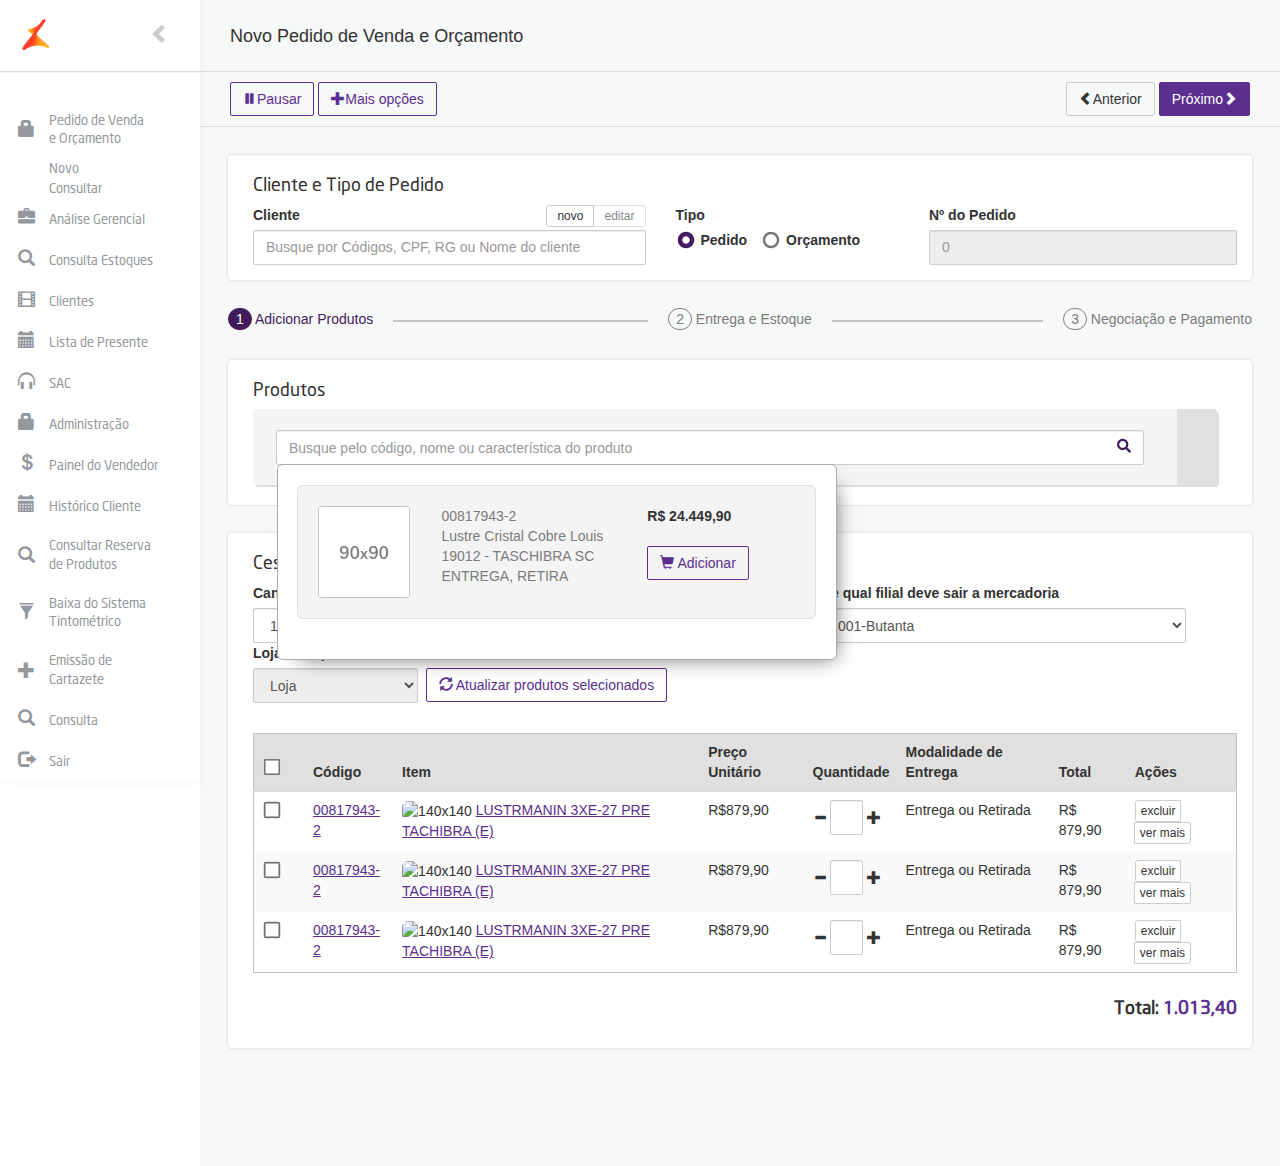
==== commit 2fcd1a5d: "Add files via upload" ====
--- a/index.html
+++ b/index.html
@@ -16,6 +16,8 @@
     <meta name="viewport" content="width=device-width, initial-scale=1, shrink-to-fit=no">
     <meta name="description" content="Mobland - Mobile App Landing Page Template">
     <meta name="keywords" content="HTML5, bootstrap, mobile, app, landing, ios, android, responsive">
+
+    <link rel="icon" href="images/favicon.png" type="image/gif" sizes="16x16">
 
     <!-- Font -->
     <link rel="dns-prefetch" href="//fonts.googleapis.com">
@@ -35,7 +37,7 @@
     <script src="https://code.jquery.com/jquery-2.2.4.min.js"></script>
 
 
-
+   
 
 
 </head>
@@ -77,22 +79,22 @@
     <a href="#" class="btn-expand-collapse"><img class="logo" src="images/logo.png" /><span class="glyphicon glyphicon-chevron-left btn-seta-icon btn-seta-left"></span></a>
     <ul class="navbar-primary-menu">
       <li>
-        <a href="#"><span class="glyphicon glyphicon-list-alt"></span><span class="nav-label">Pedido de Venda e Orçamento</span></a>
-        <a href="#"><span class=""></span><span class="nav-label">Novo</span></a>
-        <a href="#"><span class=""></span><span class="nav-label">Consultar</span></a>
-        <a href="#"><span class="glyphicon glyphicon-envelope"></span><span class="nav-label">Análise Gerencial</span></a>
-        <a href="#"><span class="glyphicon glyphicon-cog"></span><span class="nav-label">Consulta Estoques</span></a>
+        <a href="#"><span class="glyphicon glyphicon glyphicon-lock ajuste-navbar-primary-icons"></span><span class="nav-label">Pedido de Venda<br> e Orçamento</span></a>
+        <a href="#" class="menu-pedido-de-venda"><span class=""></span><span class="nav-label">Novo</span></a>
+        <a href="#" class="menu-pedido-de-venda"><span class=""></span><span class="nav-label">Consultar</span></a>
+        <a href="#"><span class="glyphicon glyphicon-briefcase"></span><span class="nav-label">Análise Gerencial</span></a>
+        <a href="#"><span class="glyphicon glyphicon-search"></span><span class="nav-label">Consulta Estoques</span></a>
         <a href="#"><span class="glyphicon glyphicon-film"></span><span class="nav-label">Clientes</span></a>
         <a href="#"><span class="glyphicon glyphicon-calendar"></span><span class="nav-label">Lista de Presente</span></a>
-        <a href="#"><span class="glyphicon glyphicon-calendar"></span><span class="nav-label">SAC</span></a>
-        <a href="#"><span class="glyphicon glyphicon-calendar"></span><span class="nav-label">Administração</span></a>
-        <a href="#"><span class="glyphicon glyphicon-calendar"></span><span class="nav-label">Painel do Vendedor</span></a>
+        <a href="#"><span class="glyphicon glyphicon-headphones"></span><span class="nav-label">SAC</span></a>
+        <a href="#"><span class="glyphicon glyphicon-lock"></span><span class="nav-label">Administração</span></a>
+        <a href="#"><span class="glyphicon glyphicon-usd"></span><span class="nav-label">Painel do Vendedor</span></a>
         <a href="#"><span class="glyphicon glyphicon-calendar"></span><span class="nav-label">Histórico Cliente</span></a>
-        <a href="#"><span class="glyphicon glyphicon-calendar"></span><span class="nav-label">Consultar Reserva de Produtos</span></a>
-        <a href="#"><span class="glyphicon glyphicon-calendar"></span><span class="nav-label">Baixa do Sistema Tintométrico</span></a>
-        <a href="#"><span class="glyphicon glyphicon-calendar"></span><span class="nav-label">Emissão de Cartazete</span></a>
-        <a href="#"><span class="glyphicon glyphicon-calendar"></span><span class="nav-label">Consulta</span></a>
-        <a href="#"><span class="glyphicon glyphicon-calendar"></span><span class="nav-label">Sair</span></a>
+        <a href="#"><span class="glyphicon glyphicon-search ajuste-navbar-primary-icons"></span><span class="nav-label">Consultar Reserva de Produtos</span></a>
+        <a href="#"><span class="glyphicon glyphicon-filter ajuste-navbar-primary-icons"></span><span class="nav-label">Baixa do Sistema Tintométrico</span></a>
+        <a href="#"><span class="glyphicon glyphicon-plus ajuste-navbar-primary-icons"></span><span class="nav-label">Emissão de Cartazete</span></a>
+        <a href="#"><span class="glyphicon glyphicon-search"></span><span class="nav-label">Consulta</span></a>
+        <a href="#"><span class="glyphicon glyphicon-log-out"></span><span class="nav-label">Sair</span></a>
       </li>
     </ul>
   </nav>
@@ -138,8 +140,8 @@
                       <div class="form-group">
                         <label for="exampleInputEmail1">Cliente</label>
                         <div class="cliente-tipo btn-group btn-group-xs" role="group" aria-label="...">
-                            <button type="button" class="btn btn-default active">novo</button>
-                            <button type="button" class="btn btn-default">editar</button>
+                            <button type="button" class="btn btn-default btn-cliente-ativo btn-cliente">novo</button>
+                            <button type="button" class="btn btn-default btn-cliente">editar</button>
                           </div>
                         <input type="email" class="form-control" id="exampleInputEmail1" placeholder="Busque por Códigos, CPF, RG ou Nome do cliente">
                       </div>
@@ -229,15 +231,18 @@
                       </form>
 
 
-                      <!--Search Box Início-->
-                      <div class="row block-branco-search search_box">
+
+                      <!-- DRAGGABLE INICIO -->
+                      
+                          <!--Search Box Início-->
+                      <div id="draggable" class="row block-branco-search adicionar-junto">
                           <div class="col-sm-12 padding-zero">
 
                             <!--produtos-->
                               <div class="row">
 
-                                  <!--produto1-->
-                                  <div class="col-sm-6">
+                                  <!--produto-adicionar-junto-->
+                                  <div class="col-sm-12">
 
                                       <div class="row block-cinza-search">
                                           <div class="col-sm-3">
@@ -252,8 +257,47 @@
                                               </p>
                                           </div>
                                           <div class="col-sm-4">
-                                              <p>R$ 24.449,90</p>
-                                              <a class="btn btn-default btn-inicio btn-pause" href="#" role="button">
+                                              <p class="font-preço">R$ 24.449,90</p>
+                                              <a class="btn btn-default btn-inicio btn-produto-adicionar" href="#" role="button">
+                                                  <span class="glyphicon glyphicon-shopping-cart"></span> Adicionar
+                                              </a>
+                                          </div>
+                                      </div>                                              
+                                  </div>
+                                  <!--produto1 fim-->
+
+                                </div>
+                                </div>
+                              </div>
+                        
+                    <!-- DRAGGABLE FIM -->
+
+
+                      <!--Search Box Início-->
+                      <div class="row block-branco-search search_box">
+                          <div class="col-sm-12 padding-zero">
+
+                            <!--produtos-->
+                              <div class="row">
+
+                                  <!--produto1-->
+                                  <div class="col-sm-6">
+
+                                      <div class="row block-cinza-search">
+                                          <div class="col-sm-3">
+                                              <img src="images/image-search-thumbnail.jpg" class="img-responsive search-image" alt="Responsive image">                                              
+                                          </div>
+                                          <div class="col-sm-5">
+                                              <p class="search-produto-text">
+                                                00817943-2<br>
+                                                Lustre Cristal Cobre Louis
+                                                19012 - TASCHIBRA SC
+                                                ENTREGA, RETIRA
+                                              </p>
+                                          </div>
+                                          <div class="col-sm-4">
+                                              <p class="font-preço">R$ 24.449,90</p>
+                                              <a class="btn btn-default btn-inicio btn-produto-adicionar campo-comprar" href="#" role="button">
                                                   <span class="glyphicon glyphicon-shopping-cart"></span> Adicionar
                                               </a>
                                           </div>
@@ -276,8 +320,8 @@
                                             </p>
                                         </div>
                                         <div class="col-sm-4">
-                                            <p>R$ 24.449,90</p>
-                                            <a class="btn btn-default btn-inicio btn-pause" href="#" role="button">
+                                            <p class="font-preço">R$ 24.449,90</p>
+                                            <a class="btn btn-default btn-inicio btn-produto-adicionar campo-comprar" href="#" role="button">
                                                 <span class="glyphicon glyphicon-shopping-cart"></span> Adicionar
                                              </a>
                                         </div>
@@ -300,18 +344,48 @@
                                           </p>
                                       </div>
                                       <div class="col-sm-4">
-                                          <p>R$ 24.449,90</p>
-                                          <a class="btn btn-default btn-inicio btn-pause" href="#" role="button">
+                                          <p class="font-preço">R$ 24.449,90</p>
+                                          <a class="btn btn-default btn-inicio btn-produto-adicionar campo-comprar" href="#" role="button">
                                             <span class="glyphicon glyphicon-shopping-cart"></span> Adicionar
                                           </a>
                                       </div>
                                   </div>                                              
                               </div>
 
+                               <!--produto4-->
+                               <div class="col-sm-6">
+
+                                  <div class="row block-cinza-search">
+                                      <div class="col-sm-3">
+                                          <img src="images/image-search-thumbnail.jpg" class="img-responsive search-image" alt="Responsive image">                                              
+                                      </div>
+                                      <div class="col-sm-5">
+                                          <p class="search-produto-text">
+                                            00817943-2<br>
+                                            Lustre Cristal Cobre Louis
+                                            19012 - TASCHIBRA SC
+                                            ENTREGA, RETIRA
+                                          </p>
+                                      </div>
+                                      <div class="col-sm-4">
+                                          <p class="font-preço">R$ 24.449,90</p>
+                                          <a class="btn btn-default btn-inicio btn-produto-adicionar campo-comprar" href="#" role="button">
+                                            <span class="glyphicon glyphicon-shopping-cart"></span> Adicionar
+                                          </a>
+                                      </div>
+                                  </div>                                              
+                              </div>
+
+                              <!--btn ver mais-->
+                              <div class="col-sm-12 ajuste-text-align-center">
+                                  <a class="btn btn-default btn-inicio btn-pause btn-ver-tudo-search" href="#" role="button">
+                                      <span class=""></span> Ver todas as opções
+                                    </a>
+                              </div>
 
 
                                 </div>
-                                <!--produto1-->
+                                <!--fim box de produtos-->
 
                       
                                 
@@ -608,9 +682,10 @@
     </footer>
 
 
-   
+    
     <!-- jQuery and Bootstrap -->
-    <script src="https://code.jquery.com/jquery-2.2.4.min.js"></script>
+    <script src="https://code.jquery.com/jquery-1.12.4.js"></script>
+  <script src="https://code.jquery.com/ui/1.12.1/jquery-ui.js"></script>
     <script src="js/bootstrap.bundle.min.js"></script>
     <!-- Plugins JS -->
     <script src="js/owl.carousel.min.js"></script>
@@ -622,6 +697,7 @@
 				$('.navbar-primary').toggleClass('collapsed');
         $('.btn-seta-icon').toggleClass('glyphicon-chevron-right');
         $('.btn-seta-left').toggleClass('btn-seta-right');
+        $('.menu-pedido-de-venda').toggleClass('menu-pedido-de-venda-display');
     });
 
 //search box
@@ -631,10 +707,23 @@
 	  });
     
     $( ".campo-busca" ).focusout(function(e) {
-        e.preventDefault();
+        e.preventDefault(); 
         $(".search_box").toggleClass('active-search');
 	  });
 
+
+//adicionar junto
+    $( ".campo-comprar" ).click(function(e) {
+        e.preventDefault();
+        $(".adicionar-junto").toggleClass('active-adicionar-junto');
+	  });
+
+
+    //DRAGGABLE
+    $( function() {
+   $( "#draggable" ).draggable();
+ } );
+
     </script>
     
 
--- a/css/style.css
+++ b/css/style.css
@@ -122,6 +122,29 @@
   .ajuste-text-align-right{
     text-align: right;
   }
+  .ajuste-text-align-center{
+    text-align: center;
+  }
+  .font-preço{
+    font-weight: bold;
+  }
+  .btn-cliente{
+      opacity: 0.6;
+      background-color: #fff;
+      padding: 1px 10px !important; 
+  }
+
+  .btn-cliente-ativo{
+    opacity: 1;
+  }
+
+  .btn-cliente:hover,
+  .btn-cliente:focus,
+  .btn-cliente:active {  
+      opacity: 1;
+      background-color: #fff !important;
+      padding: 1px 10px !important; 
+  }
 
   .padding-zero{
     padding: 0 !important;
@@ -313,6 +336,16 @@
 
 .nav-label{
   font-family:Neo Sans TR Regular;
+  display: inline-block;
+  width: 112px;
+  font-size: 13px;
+  margin-left: 8px;
+}
+
+.menu-pedido-de-venda{padding: 0 !important;}
+.menu-pedido-de-venda .nav-label{margin-left: 49px; }
+.menu-pedido-de-venda-display{
+  display: none !important;
 }
 
 
@@ -361,7 +394,7 @@
   }
   
   .btn-expand-collapse {
-      margin-bottom: 18px;
+      margin-bottom: 29px;
       /*position: absolute;*/
       display: block;
       left: 0px;
@@ -394,6 +427,8 @@
     list-style: none;
   }
   
+
+
   .navbar-primary-menu li a {
     display: block;
     padding: 10px 18px;
@@ -415,9 +450,14 @@
   }
   
   .navbar-primary-menu li a .glyphicon {
+    display: inline-block;
     color: #94979b;
     margin-right: 6px;
     font-size: 17px;
+  }
+
+  .ajuste-navbar-primary-icons{
+    top: -6px;
   }
   
   .navbar-primary-menu li a:hover .glyphicon {
@@ -530,7 +570,7 @@
   }
 
   .block-branco-search{
-    padding: 20px 20px 0px 15px;
+    padding: 20px 20px 20px 15px;
     background: #fff;
     border-radius: 1px;
     -webkit-box-shadow: 0px 0px 2px 1px rgba(0,0,0,0.09);
@@ -578,6 +618,24 @@
     border: 1px solid #c2c2c2;
   }
 
+  .btn-produto-adicionar{
+    border: 1px solid #5b2f90;
+    color: #5b2f90;
+    background-color: #f4f4f4;
+  }
+  .btn-produto-adicionar:hover, .btn-produto-adicionar:active, .btn-produto-adicionarn-pause:focus {
+    color: #fff !important;
+    background-color: #471f79 !important;
+    border: 1px solid #471f79 !important;
+}
+
+  .btn-ver-tudo-search{
+    text-align: center;
+    /* display: block; */
+    /* width: 14%; */
+    background-color: #fff;
+  }
+
 .campo-busca{
   
 }
@@ -600,14 +658,34 @@
 }
 
 /*descomentar*/
-/*.search_box{
+.search_box{
   display:none;
-}*/
+}
+.adicionar-junto{
+  /*display:none;*/
+}
 
 .active-search{
   display: block;
 }
-
+.active-adicionar-junto{
+  display:block !important;
+}
+
+
+
+/* DRAGGABLE */
+#draggable{
+  max-width: 560px;
+  min-height: 150px;
+  position: absolute;
+  z-index:999999;
+  border-radius: 6px;
+  -webkit-box-shadow: 10px 10px 19px -12px rgba(0,0,0,0.6);
+-moz-box-shadow: 10px 10px 19px -12px rgba(0,0,0,0.6);
+box-shadow: 10px 10px 19px -12px rgba(0,0,0,0.6);
+  border: 1px solid #adadad;
+}
 
 
 /* SCROLL BAR CSS*/
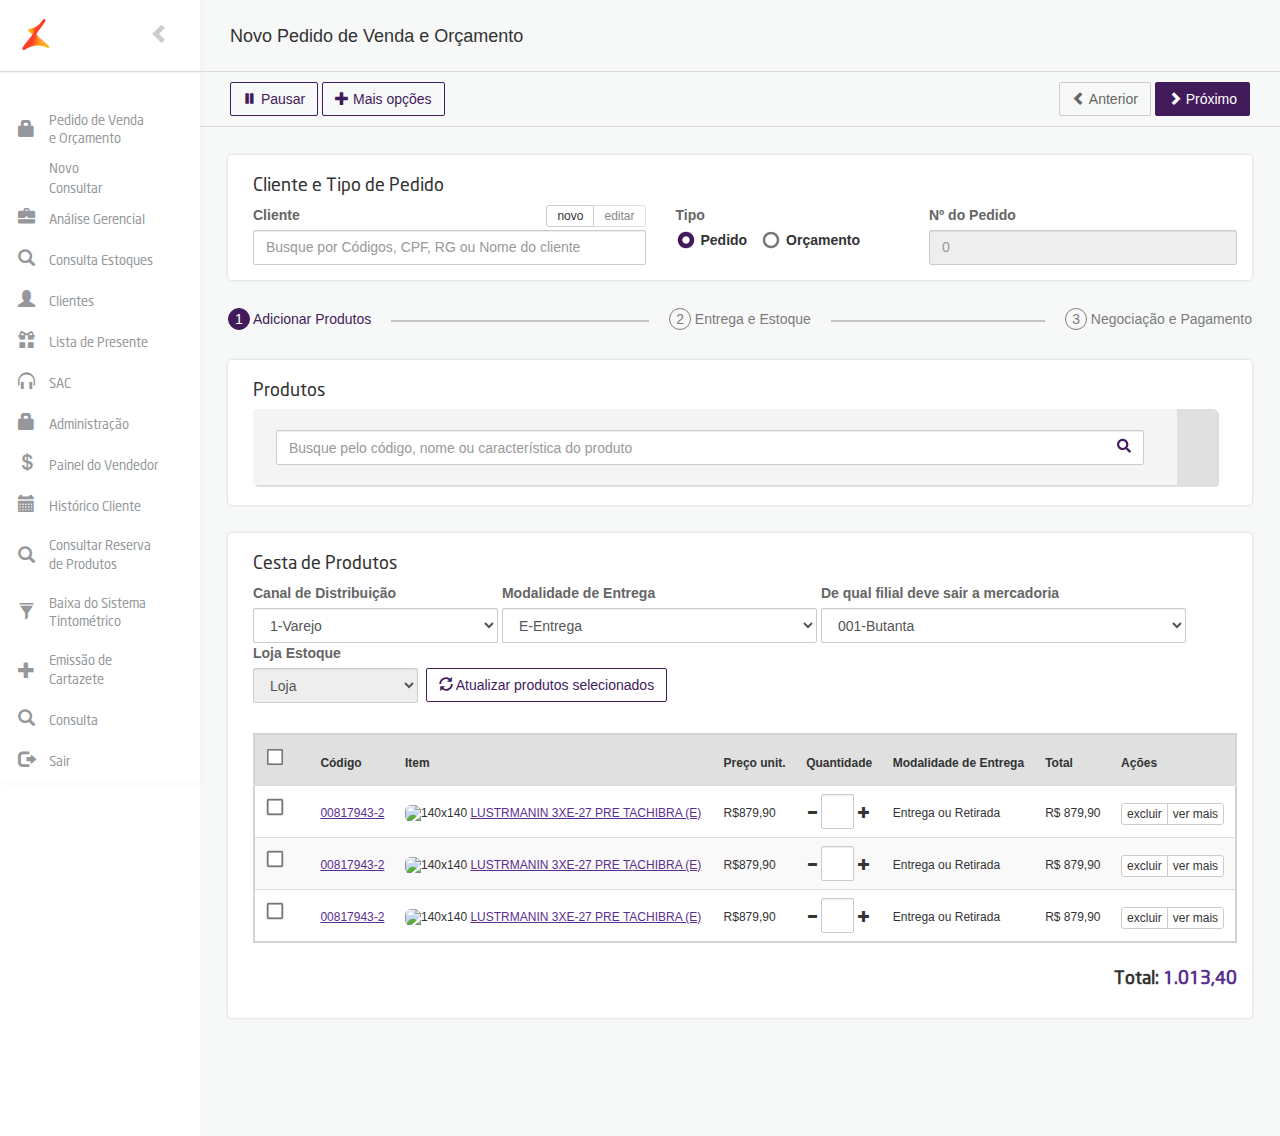
==== commit 310ab10a: "Add files via upload" ====
--- a/index.html
+++ b/index.html
@@ -84,8 +84,8 @@
         <a href="#" class="menu-pedido-de-venda"><span class=""></span><span class="nav-label">Consultar</span></a>
         <a href="#"><span class="glyphicon glyphicon-briefcase"></span><span class="nav-label">Análise Gerencial</span></a>
         <a href="#"><span class="glyphicon glyphicon-search"></span><span class="nav-label">Consulta Estoques</span></a>
-        <a href="#"><span class="glyphicon glyphicon-film"></span><span class="nav-label">Clientes</span></a>
-        <a href="#"><span class="glyphicon glyphicon-calendar"></span><span class="nav-label">Lista de Presente</span></a>
+        <a href="#"><span class="glyphicon glyphicon-user"></span><span class="nav-label">Clientes</span></a>
+        <a href="#"><span class="glyphicon glyphicon-gift"></span><span class="nav-label">Lista de Presente</span></a>
         <a href="#"><span class="glyphicon glyphicon-headphones"></span><span class="nav-label">SAC</span></a>
         <a href="#"><span class="glyphicon glyphicon-lock"></span><span class="nav-label">Administração</span></a>
         <a href="#"><span class="glyphicon glyphicon-usd"></span><span class="nav-label">Painel do Vendedor</span></a>
@@ -110,12 +110,12 @@
     <!--botoes iniciais-->
     <div class="row botoes-iniciais">
         <div class="col-md-8">
-          <a class="btn btn-default btn-inicio btn-pause" href="#" role="button"><span class="glyphicon glyphicon-pause"></span>Pausar</a>
-          <a class="btn btn-default btn-inicio btn-pause" href="#" role="button"><span class="glyphicon glyphicon-plus"></span>Mais opções</a>
+          <a class="btn btn-default btn-inicio btn-pause" href="#" role="button"><span class="glyphicon glyphicon-pause"></span> Pausar</a>
+          <a class="btn btn-default btn-inicio btn-pause" href="#" role="button"><span class="glyphicon glyphicon-plus"></span> Mais opções</a>
         </div>
         <div class="col-md-4 ajuste-text-align-right">
-            <a class="btn btn-default btn-inicio btn-topo-direita" href="#" role="button"><span class="glyphicon glyphicon-chevron-left"></span>Anterior</a>
-            <a class="btn btn-default btn-inicio btn-proximo" href="#" role="button">Próximo<span class="glyphicon glyphicon-chevron-right"></span></a>
+            <a class="btn btn-default btn-inicio btn-topo-direita" href="#" role="button"><span class="glyphicon glyphicon-chevron-left"></span> Anterior</a>
+            <a class="btn btn-default btn-inicio btn-proximo" href="#" role="button"><span class="glyphicon glyphicon-chevron-right"></span> Próximo</a>
         </div>        
       </div>
 
@@ -138,7 +138,7 @@
               <div class="col-sm-5">
                   <form>
                       <div class="form-group">
-                        <label for="exampleInputEmail1">Cliente</label>
+                        <label class="label-itens-tela" for="exampleInputEmail1">Cliente</label>
                         <div class="cliente-tipo btn-group btn-group-xs" role="group" aria-label="...">
                             <button type="button" class="btn btn-default btn-cliente-ativo btn-cliente">novo</button>
                             <button type="button" class="btn btn-default btn-cliente">editar</button>
@@ -153,7 +153,7 @@
                   <form>
                       <div class="form-group">
                           <div class="exemplo1">
-                              <label for="">Tipo</label>
+                              <label class="label-itens-tela" for="">Tipo</label>
                               <div>
                                 <input type="radio" value="0" checked="checked" name="campo-radio" id="campo-radio1" />
                                 <label for="campo-radio1">Pedido</label>
@@ -168,7 +168,7 @@
                 <div class="col-sm-4">
                     <form>
                         <div class="form-group">
-                          <label for="exampleInputEmail1">Nº do Pedido</label>
+                          <label class="label-itens-tela" for="exampleInputEmail1">Nº do Pedido</label>
                           <input class="form-control" id="disabledInput" type="text" placeholder="0" disabled readonly>
                         </div>
                     </form>
@@ -188,13 +188,13 @@
           
     <div class="row etapas-sistema bloco-normal">
         <div class="col-md-4 ajuste-barra-itens padding-zero">
-          <span class="ajuste-barra-etapa-span ajuste-barra-etapa-span-selected padding-right"><span class="etapas-numeros etapas-numeros-selected">1</span> Adicionar Produtos</span>
+          <span class="ajuste-barra-etapa-span ajuste-barra-etapa-span-selected padding-right"><span class="etapas-numeros etapas-numeros-selected">1</span>  Adicionar Produtos</span>
         </div>
         <div class="col-md-4 ajuste-text-align-center ajuste-barra-itens padding-zero">
-            <span class="ajuste-barra-etapa-span padding-left-right"><span class="etapas-numeros">2</span> Entrega e Estoque</span>
+            <span class="ajuste-barra-etapa-span padding-left-right"><span class="etapas-numeros">2</span>  Entrega e Estoque</span>
         </div>
         <div class="col-md-4 ajuste-text-align-right ajuste-barra-itens padding-zero">
-            <span class="ajuste-barra-etapa-span padding-left"><span class="etapas-numeros">3</span> Negociação e Pagamento</span> 
+            <span class="ajuste-barra-etapa-span padding-left"><span class="etapas-numeros">3</span>  Negociação e Pagamento</span> 
         </div>
         <div class="col-md-12 ajuste-barra-etapas"></div>
                 
@@ -235,14 +235,72 @@
                       <!-- DRAGGABLE INICIO -->
                       
                           <!--Search Box Início-->
-                      <div id="draggable" class="row block-branco-search adicionar-junto">
+                      <div id="draggable" class="row block-branco-flymenu adicionar-junto">
                           <div class="col-sm-12 padding-zero">
+
+                              <div class="row">
+                                  <div class="col-sm-12 adicionar-junto-title">Adicionar junto:</div>
+                              </div>
 
                             <!--produtos-->
                               <div class="row">
 
                                   <!--produto-adicionar-junto-->
                                   <div class="col-sm-12">
+
+                                      <div class="row block-cinza-search">
+                                          <div class="col-sm-3">
+                                              <img src="images/image-search-thumbnail.jpg" class="img-responsive search-image" alt="Responsive image">                                              
+                                          </div>
+                                          <div class="col-sm-6">
+                                              <p class="search-produto-text">
+                                                00817943-2<br>                                                
+                                                <span class="font-weight-bold">LAMPA DICRO LED GU10 3W
+                                                BIV 6500K BRA OUROLUX</span><br>
+                                                19012 - TASCHIBRA SC
+                                                ENTREGA, RETIRA
+                                              </p>
+                                          </div>
+                                          <div class="col-sm-3">
+                                              <p class="font-weight-bold">R$ 8,90/unid</p>
+                                              <span class="glyphicon glyphicon-minus"></span>
+                                                  <input type="text" class="form-control table-form-quantidade" id="quantidade1">
+                                              <span class="glyphicon glyphicon-plus"></span>
+                                          </div>
+                                      </div>                                              
+                                  </div>
+                                  <!--produto1 fim-->
+                                  
+                                  <!--produto-adicionar-junto-->
+                                  <div class="col-sm-12">
+                                    <p class="ajuste-text-align-right">Item e quantidade recomendada para o produto já adicionado</p>
+                                  </div>
+
+                                  <div class="col-md-12 ajuste-text-align-right">
+                                      <a class="btn btn-default btn-inicio btn-topo-direita campo-comprar2" href="#" role="button">
+                                        Agora não
+                                      </a>
+                                      <a class="btn btn-default btn-inicio btn-proximo campo-comprar2" href="#" role="button">
+                                        <span class="glyphicon glyphicon-shopping-cart"></span>Adicionar
+                                      </a>
+                                  </div> 
+
+                                </div>
+                                </div>
+                              </div>
+                        
+                    <!-- DRAGGABLE FIM -->
+
+
+                      <!--Search Box Início-->
+                      <div class="row block-branco-search search_box">
+                          <div class="col-sm-12 padding-zero">
+
+                            <!--produtos-->
+                              <div class="row">
+
+                                  <!--produto1-->
+                                  <div class="col-sm-6">
 
                                       <div class="row block-cinza-search">
                                           <div class="col-sm-3">
@@ -257,46 +315,7 @@
                                               </p>
                                           </div>
                                           <div class="col-sm-4">
-                                              <p class="font-preço">R$ 24.449,90</p>
-                                              <a class="btn btn-default btn-inicio btn-produto-adicionar" href="#" role="button">
-                                                  <span class="glyphicon glyphicon-shopping-cart"></span> Adicionar
-                                              </a>
-                                          </div>
-                                      </div>                                              
-                                  </div>
-                                  <!--produto1 fim-->
-
-                                </div>
-                                </div>
-                              </div>
-                        
-                    <!-- DRAGGABLE FIM -->
-
-
-                      <!--Search Box Início-->
-                      <div class="row block-branco-search search_box">
-                          <div class="col-sm-12 padding-zero">
-
-                            <!--produtos-->
-                              <div class="row">
-
-                                  <!--produto1-->
-                                  <div class="col-sm-6">
-
-                                      <div class="row block-cinza-search">
-                                          <div class="col-sm-3">
-                                              <img src="images/image-search-thumbnail.jpg" class="img-responsive search-image" alt="Responsive image">                                              
-                                          </div>
-                                          <div class="col-sm-5">
-                                              <p class="search-produto-text">
-                                                00817943-2<br>
-                                                Lustre Cristal Cobre Louis
-                                                19012 - TASCHIBRA SC
-                                                ENTREGA, RETIRA
-                                              </p>
-                                          </div>
-                                          <div class="col-sm-4">
-                                              <p class="font-preço">R$ 24.449,90</p>
+                                              <p class="font-weight-bold">R$ 24.449,90</p>
                                               <a class="btn btn-default btn-inicio btn-produto-adicionar campo-comprar" href="#" role="button">
                                                   <span class="glyphicon glyphicon-shopping-cart"></span> Adicionar
                                               </a>
@@ -320,7 +339,7 @@
                                             </p>
                                         </div>
                                         <div class="col-sm-4">
-                                            <p class="font-preço">R$ 24.449,90</p>
+                                            <p class="font-weight-bold">R$ 24.449,90</p>
                                             <a class="btn btn-default btn-inicio btn-produto-adicionar campo-comprar" href="#" role="button">
                                                 <span class="glyphicon glyphicon-shopping-cart"></span> Adicionar
                                              </a>
@@ -344,7 +363,7 @@
                                           </p>
                                       </div>
                                       <div class="col-sm-4">
-                                          <p class="font-preço">R$ 24.449,90</p>
+                                          <p class="font-weight-bold">R$ 24.449,90</p>
                                           <a class="btn btn-default btn-inicio btn-produto-adicionar campo-comprar" href="#" role="button">
                                             <span class="glyphicon glyphicon-shopping-cart"></span> Adicionar
                                           </a>
@@ -368,7 +387,7 @@
                                           </p>
                                       </div>
                                       <div class="col-sm-4">
-                                          <p class="font-preço">R$ 24.449,90</p>
+                                          <p class="font-weight-bold">R$ 24.449,90</p>
                                           <a class="btn btn-default btn-inicio btn-produto-adicionar campo-comprar" href="#" role="button">
                                             <span class="glyphicon glyphicon-shopping-cart"></span> Adicionar
                                           </a>
@@ -433,7 +452,7 @@
 
                         <fieldset class="inline-block">
                             <div class="form-group">
-                              <label for="Select">Canal de Distribuição</label>
+                              <label class="label-itens-tela" for="Select">Canal de Distribuição</label>
                               <select id="Select" class="form-control">
                                 <option>1-Varejo</option>
                               </select>
@@ -446,7 +465,7 @@
                         
                         <fieldset class="inline-block">
                             <div class="form-group">
-                              <label for="Select">Modalidade de Entrega</label>
+                              <label class="label-itens-tela" for="Select">Modalidade de Entrega</label>
                               <select id="Select" class="form-control">
                                 <option>E-Entrega</option>
                                 <option>R-Retira</option>
@@ -460,7 +479,7 @@
                         
                         <fieldset class="inline-block">
                             <div class="form-group">
-                              <label for="Select">De qual filial deve sair a mercadoria</label>
+                              <label class="label-itens-tela" for="Select">De qual filial deve sair a mercadoria</label>
                               <select id="Select" class="form-control">
                                 <option>001-Butanta</option>
                               </select>
@@ -471,7 +490,7 @@
                        
                           <fieldset disabled class="inline-block">
                             <div class="form-group">
-                              <label for="disabledSelect">Loja Estoque</label>
+                              <label class="label-itens-tela" for="disabledSelect">Loja Estoque</label>
                               <select id="disabledSelect" class="form-control">
                                 <option>Loja</option>
                               </select>
@@ -516,7 +535,7 @@
                                 </th>
                                     <th>Código</th>
                                     <th>Item</th>
-                                    <th>Preço Unitário</th>
+                                    <th>Preço unit.</th>
                                     <th>Quantidade</th>
                                     <th>Modalidade de Entrega</th>
                                     <th>Total</th>
@@ -706,7 +725,7 @@
         $(".search_box").toggleClass('active-search');
 	  });
     
-    $( ".campo-busca" ).focusout(function(e) {
+    $( ".campo-comprar" ).click(function(e) {
         e.preventDefault(); 
         $(".search_box").toggleClass('active-search');
 	  });
@@ -718,6 +737,12 @@
         $(".adicionar-junto").toggleClass('active-adicionar-junto');
 	  });
 
+    $( ".campo-comprar2" ).click(function(e) {
+        e.preventDefault();
+        $(".adicionar-junto").toggleClass('active-adicionar-junto');
+	  });
+
+
 
     //DRAGGABLE
     $( function() {
--- a/css/style.css
+++ b/css/style.css
@@ -125,7 +125,8 @@
   .ajuste-text-align-center{
     text-align: center;
   }
-  .font-preço{
+
+  .font-weight-bold{
     font-weight: bold;
   }
   .btn-cliente{
@@ -146,6 +147,10 @@
       padding: 1px 10px !important; 
   }
 
+  .label-itens-tela{
+    color: #666666
+  }
+
   .padding-zero{
     padding: 0 !important;
   }
@@ -153,7 +158,7 @@
 
   /*ajustes tabela inicio*/
   .border-tabela{
-    border: 1px solid #c2c2c2;
+    border: 2px solid #d3d3d3;
   }
 
   .table-striped>tbody>tr:nth-of-type(even) {
@@ -241,7 +246,7 @@
     border-radius: 50px;
     display: inline-block;
     text-align: center;
-    padding: 0px 7px;
+    padding: 0px 6px;
     color: #7c7c7c;
 }
 
@@ -251,7 +256,7 @@
   border-radius: 50px;
   display: inline-block;
   text-align: center;
-  padding: 0px 7px;
+  padding: 0px 6px;
   color: #fff;
 }
 
@@ -320,6 +325,11 @@
 
 .exemplo1 input[type=radio]:checked + label{
   background-position:0 -30px;
+}
+
+/*ajuste na tabela*/
+.exemplo1, .exemplo2{
+  
 }
 
 
@@ -518,25 +528,26 @@
 
   .btn-topo-direita{
     background-color: #f7f8f8;
+    color: #666;
   }
   
   .btn-proximo{
-    background-color: #5b2f90;
+    background-color: #421b5b;
     color: #fff;
-    border: 1px solid #5b2f90;
+    border: 1px solid #421b5b;
   }
 
   .btn-proximo:hover,
   .btn-proximo:active,
   .btn-proximo:focus{
     color: #fff !important;
-    background-color: #471f79 !important;
-    border: 1px solid #471f79 !important;
+    background-color: #341857 !important;
+    border: 1px solid #341857 !important;
   }
 
   .btn-pause{
-    border: 1px solid #5b2f90;
-    color: #5b2f90;
+    border: 1px solid #421b5b;
+    color: #421b5b;
     background-color: #f7f8f8;
   }
 
@@ -544,8 +555,8 @@
   .btn-pause:active,
   .btn-pause:focus{
     color: #fff !important;
-    background-color: #471f79 !important;
-    border: 1px solid #471f79 !important;
+    background-color: #421b5b !important;
+    border: 1px solid #421b5b !important;
   }
 
 
@@ -573,9 +584,26 @@
     padding: 20px 20px 20px 15px;
     background: #fff;
     border-radius: 1px;
-    -webkit-box-shadow: 0px 0px 2px 1px rgba(0,0,0,0.09);
-    -moz-box-shadow: 0px 0px 2px 1px rgba(0,0,0,0.09);
-    box-shadow: 0px 0px 2px 1px rgba(0,0,0,0.09);
+    -webkit-box-shadow: 10px 10px 19px -12px rgba(0,0,0,0.6);
+    -moz-box-shadow: 10px 10px 19px -12px rgba(0,0,0,0.6);
+    box-shadow: 10px 10px 19px -12px rgba(0,0,0,0.6);
+    border: 1px solid #ccc;
+    position: absolute;
+    z-index: 99999;
+    width: 97%;
+    left: 31px;
+    top: 34px;
+  }
+
+  
+  .block-branco-flymenu{
+    padding: 20px 18px 20px 12px;
+    background: #fff;
+    border-radius: 1px;
+    -webkit-box-shadow: 10px 10px 19px -12px rgba(0,0,0,0.6);
+    -moz-box-shadow: 10px 10px 19px -12px rgba(0,0,0,0.6);
+    box-shadow: 10px 10px 19px -12px rgba(0,0,0,0.6);
+    border: 1px solid #ccc;
     position: absolute;
     z-index: 99999;
     width: 97%;
@@ -616,6 +644,7 @@
   .search-image{    
     border-radius: 4px;
     border: 1px solid #c2c2c2;
+    min-width: 90px;
   }
 
   .btn-produto-adicionar{
@@ -662,7 +691,7 @@
   display:none;
 }
 .adicionar-junto{
-  /*display:none;*/
+  display:none;
 }
 
 .active-search{
@@ -676,15 +705,29 @@
 
 /* DRAGGABLE */
 #draggable{
+  padding-top: 0 !important;
   max-width: 560px;
   min-height: 150px;
   position: absolute;
   z-index:999999;
   border-radius: 6px;
   -webkit-box-shadow: 10px 10px 19px -12px rgba(0,0,0,0.6);
--moz-box-shadow: 10px 10px 19px -12px rgba(0,0,0,0.6);
-box-shadow: 10px 10px 19px -12px rgba(0,0,0,0.6);
+  -moz-box-shadow: 10px 10px 19px -12px rgba(0,0,0,0.6);
+  box-shadow: 10px 10px 19px -12px rgba(0,0,0,0.6);
   border: 1px solid #adadad;
+}
+
+.adicionar-junto-title{
+  background-color: #421b5b;
+    margin-bottom: 20px;
+    color: #fff;
+    padding: 20px 20px;
+    font-size: 18px;
+    top: -1px;
+    left: 3px;
+    border-top-left-radius: 6px;
+    border-top-right-radius: 6px;
+    max-width: 560px;
 }
 
 
@@ -702,3 +745,21 @@
   /*border-radius: 8px;*/
 }
 
+/*css tabela*/
+.table>tbody>tr>td,
+.table>tbody>tr>th,
+.table>tfoot>tr>td,
+.table>tfoot>tr>th,
+.table>thead>tr>td,
+.table>thead>tr>th{
+      padding: 8px 10px;
+      line-height: 1.42857143;
+      vertical-align: initial;
+      border-top: 1px solid #ddd;
+      font-size: 12px;
+      position: relative;
+}
+
+.table>thead:first-child>tr:first-child>th{
+  padding: 12px 10px;
+}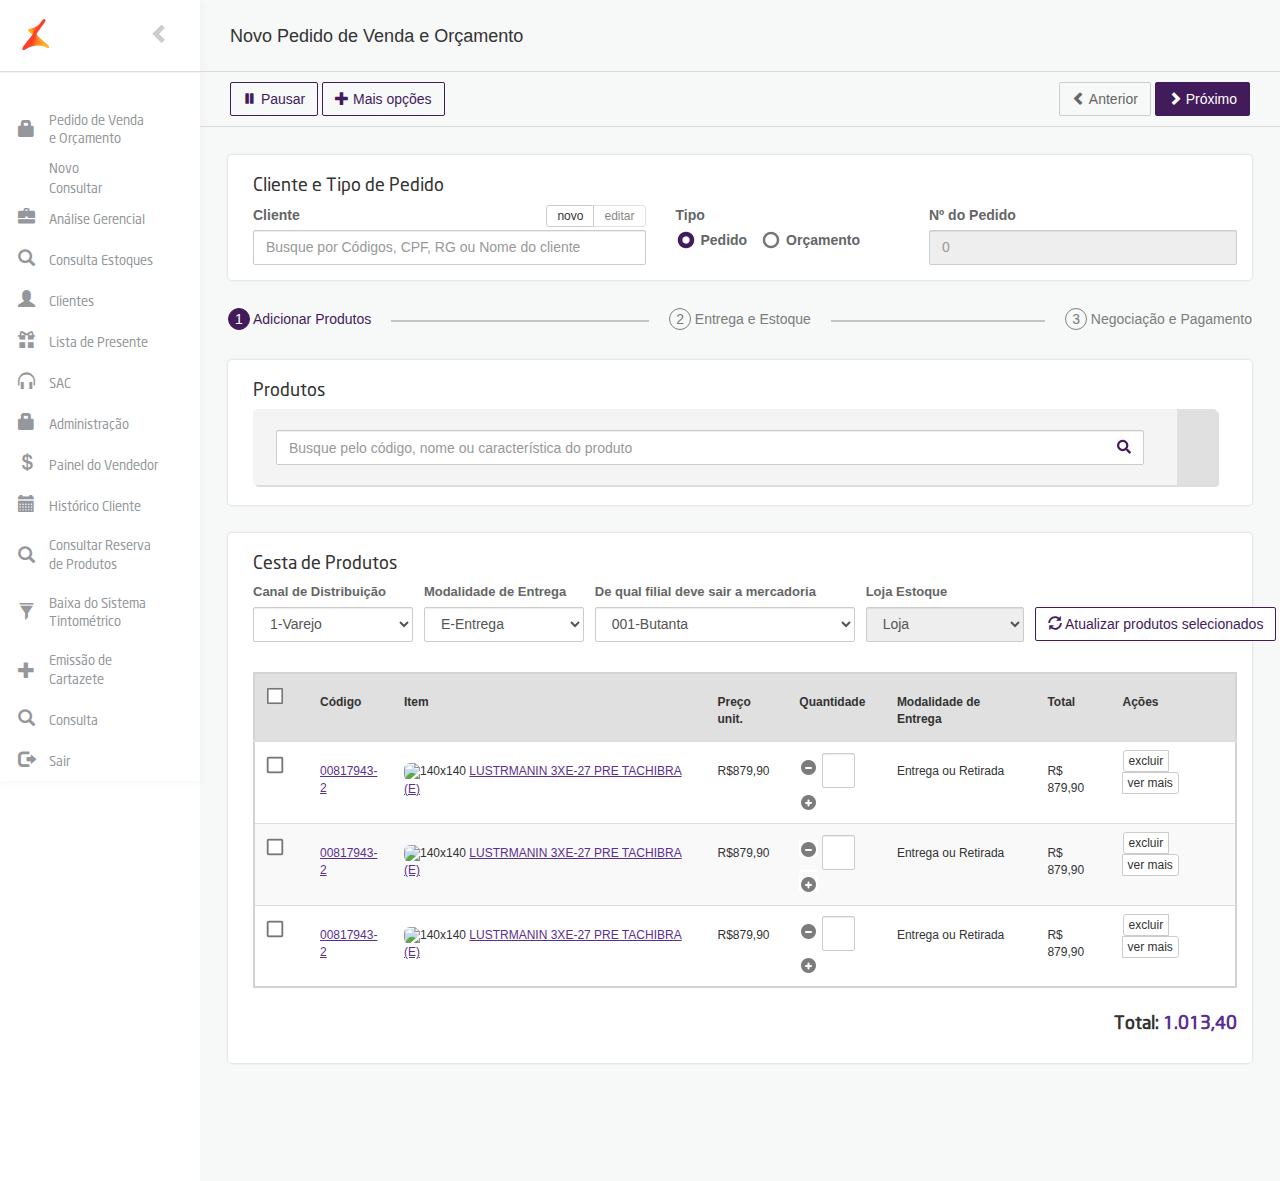
==== commit 89b195f3: "Add files via upload" ====
--- a/index.html
+++ b/index.html
@@ -33,11 +33,11 @@
     <link href="css/style.css" rel="stylesheet">
 
     
-    <!-- Main jquery Systema -->
-    <script src="https://code.jquery.com/jquery-2.2.4.min.js"></script>
-
-
-   
+    <!-- Main jquery Systema -->    
+    <script src="js/jquery-1.12.4.min.js"></script>
+    <script src="js/jquery-ui.min.js"></script>
+
+    <link rel="stylesheet" href="css/animate.min.css">
 
 
 </head>
@@ -235,7 +235,7 @@
                       <!-- DRAGGABLE INICIO -->
                       
                           <!--Search Box Início-->
-                      <div id="draggable" class="row block-branco-flymenu adicionar-junto">
+                      <div id="draggable" class="animated bounceInRight row block-branco-flymenu adicionar-junto">
                           <div class="col-sm-12 padding-zero">
 
                               <div class="row">
@@ -450,7 +450,7 @@
                         
                             
 
-                        <fieldset class="inline-block">
+                        <fieldset class="inline-block cesta-de-produtos-forms">
                             <div class="form-group">
                               <label class="label-itens-tela" for="Select">Canal de Distribuição</label>
                               <select id="Select" class="form-control">
@@ -463,7 +463,7 @@
 
                         <!--2-->
                         
-                        <fieldset class="inline-block">
+                        <fieldset class="inline-block cesta-de-produtos-forms">
                             <div class="form-group">
                               <label class="label-itens-tela" for="Select">Modalidade de Entrega</label>
                               <select id="Select" class="form-control">
@@ -477,7 +477,7 @@
 
                         <!--3-->               
                         
-                        <fieldset class="inline-block">
+                        <fieldset class="inline-block cesta-de-produtos-forms2">
                             <div class="form-group">
                               <label class="label-itens-tela" for="Select">De qual filial deve sair a mercadoria</label>
                               <select id="Select" class="form-control">
@@ -488,7 +488,7 @@
 
                        <!--4-->
                        
-                          <fieldset disabled class="inline-block">
+                          <fieldset disabled class="inline-block cesta-de-produtos-forms">
                             <div class="form-group">
                               <label class="label-itens-tela" for="disabledSelect">Loja Estoque</label>
                               <select id="disabledSelect" class="form-control">
@@ -499,7 +499,7 @@
                       
                         
                           <!--4-->
-                            <fieldset class="inline-block">    
+                            <fieldset class="inline-block cesta-de-produtos-forms">    
                               <div class="form-group">
                                   <label for=""></label>
                                     <button type="submit" class="btn btn-default btn-inicio btn-pause btn-atualizar">
@@ -560,9 +560,9 @@
                                   </td>
                                   <td>R$879,90</td>
                                   <td>
-                                    <span class="glyphicon glyphicon-minus"></span>
+                                      <a href="" class="btn-menos"></a>
                                       <input type="text" class="form-control table-form-quantidade" id="quantidade1">
-                                    <span class="glyphicon glyphicon-plus"></span>
+                                      <a href="" class="btn-mais"></a>
                                   </td>
                                   <td>Entrega ou Retirada</td>
                                   <td>R$ 879,90</td>
@@ -590,9 +590,9 @@
                                     </td>
                                   <td>R$879,90</td>
                                   <td>
-                                    <span class="glyphicon glyphicon-minus"></span>
+                                      <a href="" class="btn-menos"></a>
                                       <input type="text" class="form-control table-form-quantidade" id="quantidade1">
-                                    <span class="glyphicon glyphicon-plus"></span>
+                                      <a href="" class="btn-mais"></a>
                                   </td>
                                   <td>Entrega ou Retirada</td>
                                   <td>R$ 879,90</td>
@@ -619,9 +619,9 @@
                                          </td>
                                  <td>R$879,90</td>
                                  <td>
-                                  <span class="glyphicon glyphicon-minus"></span>
+                                  <a href="" class="btn-menos"></a>
                                     <input type="text" class="form-control table-form-quantidade" id="quantidade1">
-                                  <span class="glyphicon glyphicon-plus"></span>
+                                    <a href="" class="btn-mais"></a>
                                  </td>
                                  <td>Entrega ou Retirada</td>
                                  <td>R$ 879,90</td>
@@ -703,8 +703,9 @@
 
     
     <!-- jQuery and Bootstrap -->
-    <script src="https://code.jquery.com/jquery-1.12.4.js"></script>
-  <script src="https://code.jquery.com/ui/1.12.1/jquery-ui.js"></script>
+    <script src="js/owl.carousel.min.js"></script>
+    <script src="js/jquery-1.12.4.js"></script>
+    <script src="js//ui/1.12.1/jquery-ui.min.js"></script>
     <script src="js/bootstrap.bundle.min.js"></script>
     <!-- Plugins JS -->
     <script src="js/owl.carousel.min.js"></script>
--- a/css/style.css
+++ b/css/style.css
@@ -197,7 +197,7 @@
   }
 
   .btn-atualizar{
-    margin: 24px 0 0 0 !important;
+    margin: 4px 0 0 0 !important;
     background-color: #fff !important;
   }
 
@@ -215,6 +215,20 @@
   .ajuste-cesta-de-produtos{
     margin-bottom: 30px;
   }
+
+  /*cesta de produtos*/
+  .cesta-de-produtos-forms{
+    max-width: 160px;
+    font-size: 13px;
+    margin-right: 7px;
+  } 
+
+  .cesta-de-produtos-forms2{
+    max-width: 260px;
+    font-size: 13px;
+    margin-right: 7px;
+  } 
+
 
   .ajuste-text-align-center{
     text-align: center;
@@ -303,6 +317,8 @@
   background-repeat:no-repeat;
   background-position:0 0;
   display: inline-block;
+  /*font-size: 13px;*/
+  color: #666666;
 }
 
 
@@ -673,7 +689,7 @@
     background-repeat: no-repeat;
     display: inline-block;
     background-image: url(../images/ico-master.png);
-    background-position: 0 -140px;
+    background-position: 0 -139px;
     float: right;
     width: 30px;
     height: 30px;
@@ -762,4 +778,22 @@
 
 .table>thead:first-child>tr:first-child>th{
   padding: 12px 10px;
+}
+
+.btn-mais{
+  background-repeat: no-repeat;
+  display: inline-block;
+  background-image: url(../images/ico-master.png);
+  background-position: 0 -192px;
+  width: 19px;
+  height: 22px;
+}
+
+.btn-menos{
+  background-repeat: no-repeat;
+  display: inline-block;
+  background-image: url(../images/ico-master.png);
+  background-position: 0 -170px;
+  width: 19px;
+  height: 22px;
 }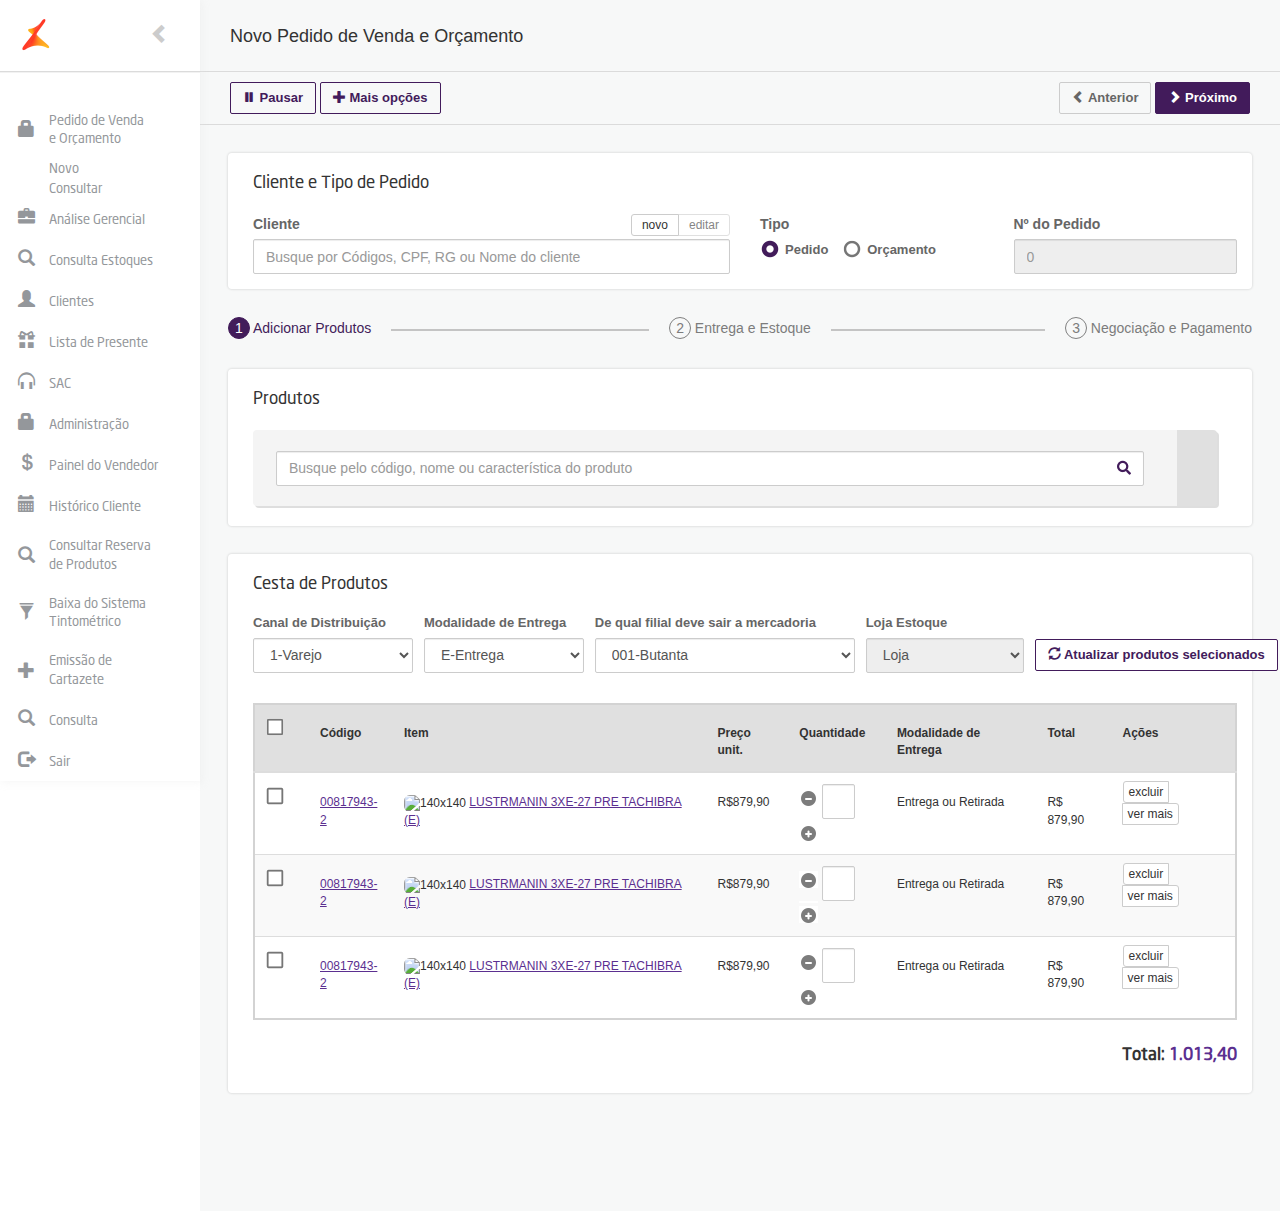
==== commit c0620de1: "Add files via upload" ====
--- a/index.html
+++ b/index.html
@@ -113,7 +113,7 @@
           <a class="btn btn-default btn-inicio btn-pause" href="#" role="button"><span class="glyphicon glyphicon-pause"></span> Pausar</a>
           <a class="btn btn-default btn-inicio btn-pause" href="#" role="button"><span class="glyphicon glyphicon-plus"></span> Mais opções</a>
         </div>
-        <div class="col-md-4 ajuste-text-align-right">
+        <div class="col-md-4 ajuste-mobile-esquerda ajuste-text-align-right">
             <a class="btn btn-default btn-inicio btn-topo-direita" href="#" role="button"><span class="glyphicon glyphicon-chevron-left"></span> Anterior</a>
             <a class="btn btn-default btn-inicio btn-proximo" href="#" role="button"><span class="glyphicon glyphicon-chevron-right"></span> Próximo</a>
         </div>        
@@ -135,7 +135,7 @@
 
             <div class="row">
 
-              <div class="col-sm-5">
+              <div class="col-sm-6">
                   <form>
                       <div class="form-group">
                         <label class="label-itens-tela" for="exampleInputEmail1">Cliente</label>
@@ -165,7 +165,7 @@
                   </form>
                 </div>  
                 
-                <div class="col-sm-4">
+                <div class="col-sm-3">
                     <form>
                         <div class="form-group">
                           <label class="label-itens-tela" for="exampleInputEmail1">Nº do Pedido</label>
@@ -263,9 +263,11 @@
                                           </div>
                                           <div class="col-sm-3">
                                               <p class="font-weight-bold">R$ 8,90/unid</p>
-                                              <span class="glyphicon glyphicon-minus"></span>
+                                              <!--Qtde.-->
+                                                  <a href="" class="btn-menos"></a>
                                                   <input type="text" class="form-control table-form-quantidade" id="quantidade1">
-                                              <span class="glyphicon glyphicon-plus"></span>
+                                                  <a href="" class="btn-mais"></a>
+                                              
                                           </div>
                                       </div>                                              
                                   </div>
--- a/css/style.css
+++ b/css/style.css
@@ -208,9 +208,9 @@
 
 /*ajustes etapas inicio*/
   .inline-block{display: inline-block;}
-  .padding-left{padding: 0 0 0 20px !important;}
-  .padding-right{padding: 0 20px 0 0 !important;}
-  .padding-left-right{padding: 0 20px 0 20px !important;}
+  .padding-left{padding: 0 0 0 20px;}
+  .padding-right{padding: 0 20px 0 0;}
+  .padding-left-right{padding: 0 20px 0 20px;}
   
   .ajuste-cesta-de-produtos{
     margin-bottom: 30px;
@@ -317,8 +317,9 @@
   background-repeat:no-repeat;
   background-position:0 0;
   display: inline-block;
-  /*font-size: 13px;*/
+  font-size: 13px;
   color: #666666;
+  line-height: 21px;
 }
 
 
@@ -356,8 +357,10 @@
 ----------------------*/
 
 h2{
-  font-size: 18px;
+  font-size: 17px;
   font-family: Neo Sans TR Regular;
+  margin-bottom: 22px;
+  color: #color: #666666;
 }
 
 .nav-label{
@@ -540,6 +543,8 @@
   .btn-inicio{
     margin: 10px 0 10px 0;
     border-radius: 2px;
+    font-size: 13px;
+    font-weight: bold;
   }
 
   .btn-topo-direita{
@@ -796,4 +801,12 @@
   background-position: 0 -170px;
   width: 19px;
   height: 22px;
+}
+
+/*Queries tamanho*/
+@media (max-width: 991px) {
+  .ajuste-barra-etapas{display: none;}
+  .ajuste-barra-itens{text-align: left;}
+  .ajuste-barra-etapa-span{padding: 10px 0 10px 0 !important;}
+  .ajuste-mobile-esquerda{text-align:left;}
 }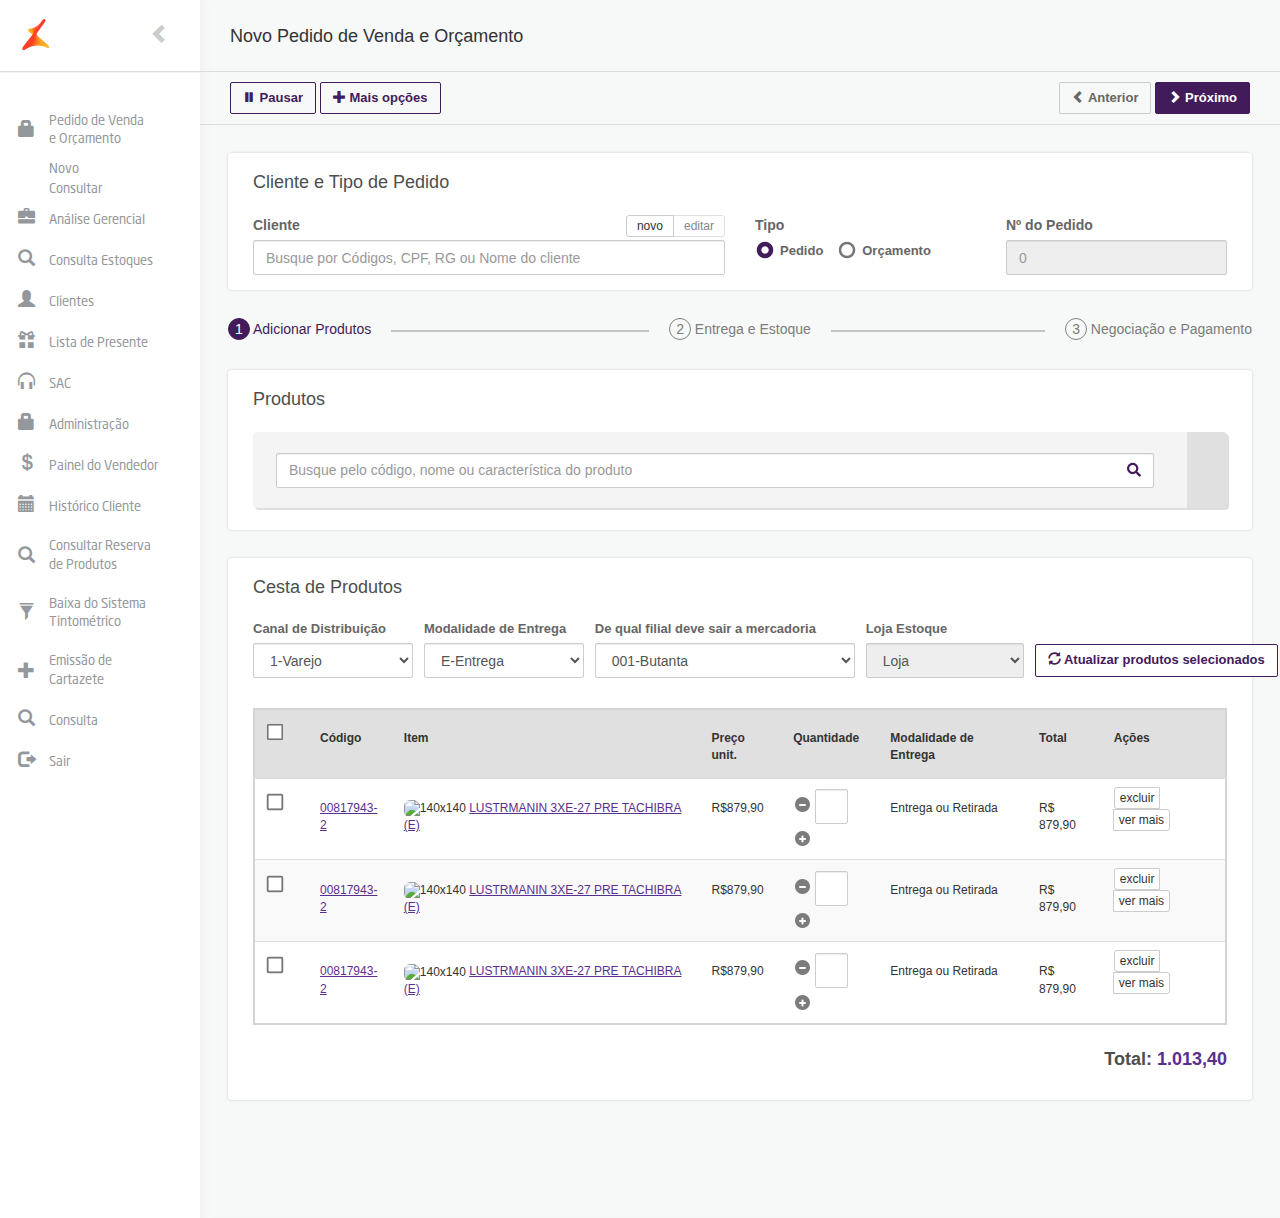
==== commit 0362e317: "Add files via upload" ====
--- a/index.html
+++ b/index.html
@@ -522,7 +522,7 @@
                               <table class="table table-striped border-tabela">
                               <thead class="ajuste-thead"> 
                                 <tr> 
-                                  <th>
+                                  <th class="ajuste-row-checkbox">
                                     <!--checkbox--> 
                                     <div class="exemplo2">
                                         <input type="checkbox" value="0" name="campo-checkbox" id="campo-checkbox1" />
@@ -546,9 +546,9 @@
                               </thead> 
                               <tbody> 
                                 <tr> 
-                                  <th scope="row">
+                                  <th scope="row ajuste-row-checkbox">
                                     <!--checkbox--> 
-                                    <div class="exemplo1">
+                                    <div class="exemplo1 ajuste-checkbox1">
                                         <input type="checkbox" value="0" name="campo-checkbox" id="campo-checkbox2" />
                                         <label for="campo-checkbox2"></label>
                                     </div>
@@ -576,9 +576,9 @@
                                   </td>
                                 </tr> 
                                 <tr> 
-                                  <th scope="row">
+                                  <th scope="row ajuste-row-checkbox">
                                     <!--checkbox--> 
-                                    <div class="exemplo1">
+                                    <div class="exemplo1 ajuste-checkbox1">
                                         <input type="checkbox" value="0" name="campo-checkbox" id="campo-checkbox3" />
                                         <label for="campo-checkbox3"></label>
                                     </div>
@@ -607,8 +607,8 @@
                                 </tr> 
                                  <tr>
                                    <!--checkbox--> 
-                                  <th scope="row">
-                                      <div class="exemplo1">
+                                  <th scope="row ajuste-row-checkbox">
+                                      <div class="exemplo1 ajuste-checkbox1">
                                           <input type="checkbox" value="0" name="campo-checkbox" id="campo-checkbox4" />
                                           <label for="campo-checkbox4"></label>
                                       </div>
--- a/css/style.css
+++ b/css/style.css
@@ -357,10 +357,10 @@
 ----------------------*/
 
 h2{
-  font-size: 17px;
-  font-family: Neo Sans TR Regular;
+  font-size: 18px;
+  /*font-family: Neo Sans TR Regular;*/
   margin-bottom: 22px;
-  color: #color: #666666;
+  color: #4e4e4e;
 }
 
 .nav-label{
@@ -405,9 +405,9 @@
     -webkit-transition: all 0.1s ease-in-out;
     -moz-transition: all 0.1s ease-in-out;
     transition: all 0.1s ease-in-out;
-    -webkit-box-shadow: 2px 2px 7px 0px rgba(222,222,222,0.25);
--moz-box-shadow: 2px 2px 7px 0px rgba(222,222,222,0.25);
-box-shadow: 2px 2px 7px 0px rgba(222,222,222,0.25);
+    /*-webkit-box-shadow: 2px 2px 7px 0px rgba(222,222,222,0.25);
+    -moz-box-shadow: 2px 2px 7px 0px rgba(222,222,222,0.25);
+    box-shadow: 2px 2px 7px 0px rgba(222,222,222,0.25);*/
   }
   
   .navbar-primary.collapsed {
@@ -502,6 +502,9 @@
     /*margin-top: 60px;*/
     margin-left: 200px;
     padding: 0 0 90px 0;
+    -webkit-box-shadow: inset 10px 0px 7px -7px rgba(222,222,222,0.25);
+    -moz-box-shadow: inset 10px 0px 7px -7px rgba(222,222,222,0.25);
+    box-shadow: inset 10px 0px 7px -7px rgba(222,222,222,0.25);
   }
 
 
@@ -550,6 +553,16 @@
   .btn-topo-direita{
     background-color: #f7f8f8;
     color: #666;
+  }
+
+  .btn-topo-direita:hover,
+  .btn-topo-direita:active,
+  .btn-topo-direita:focus
+
+  {
+    color: #fff !important;
+    background-color: #421b5b !important;
+    border-color: #421b5b !important;
   }
   
   .btn-proximo{
@@ -593,7 +606,7 @@
 
   .block-branco{
     margin: 28px 28px;
-    padding-left: 10px;
+    padding: 0 10px 0 10px;
     background: #fff;
     border-radius: 4px;
     -webkit-box-shadow: 0px 0px 2px 1px rgba(0,0,0,0.09);
@@ -642,7 +655,7 @@
     background: #f4f4f4;
     border-radius: 4px;
     border-right: 40px solid #e0e0e0;
-    margin: 0px 20px 20px 0;
+    margin: 0px 0px 22px 0;
     -webkit-box-shadow: 2px 2px 0px 0px rgba(222,222,222,1);
     -moz-box-shadow: 2px 2px 0px 0px rgba(222,222,222,1);
     box-shadow: 2px 2px 0px 0px rgba(222,222,222,1);
@@ -809,4 +822,8 @@
   .ajuste-barra-itens{text-align: left;}
   .ajuste-barra-etapa-span{padding: 10px 0 10px 0 !important;}
   .ajuste-mobile-esquerda{text-align:left;}
+}
+
+@media (max-width: 808px) {
+  .icone-campo-busca{background-image: none;}
 }